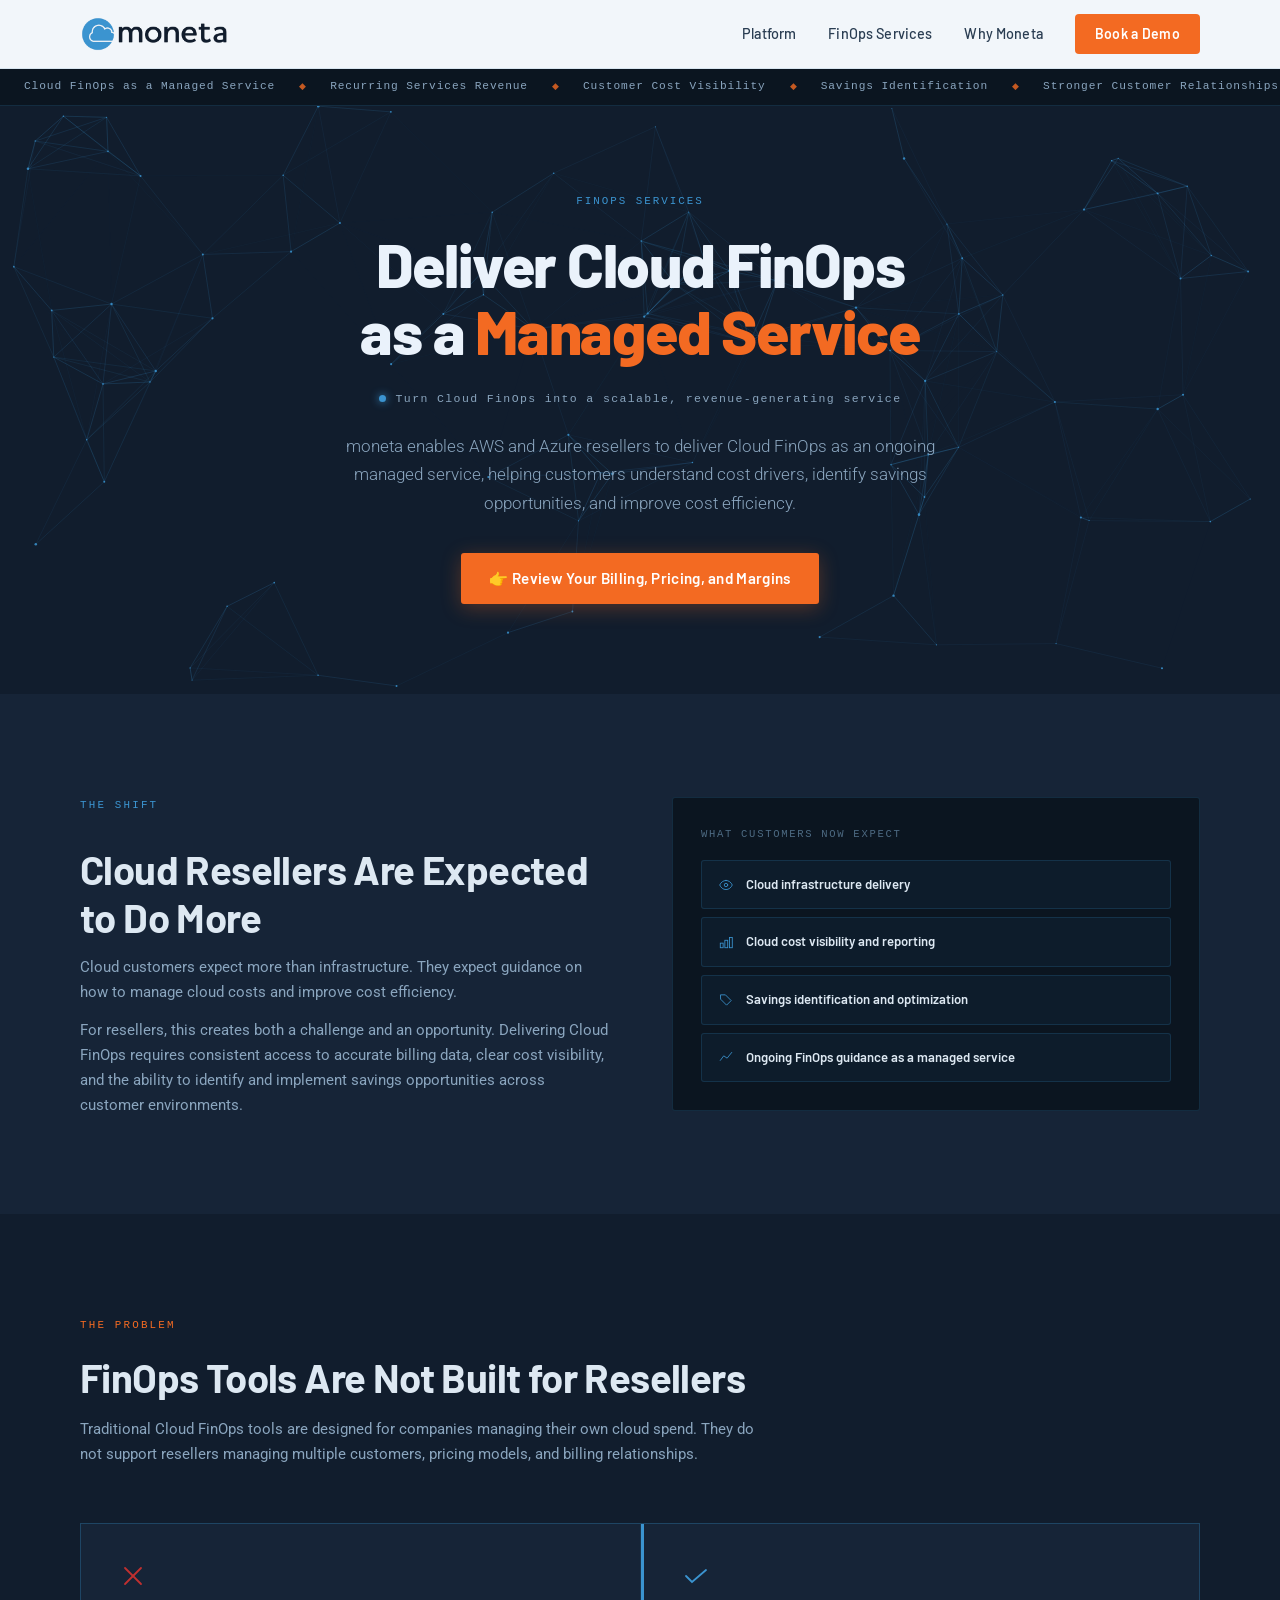
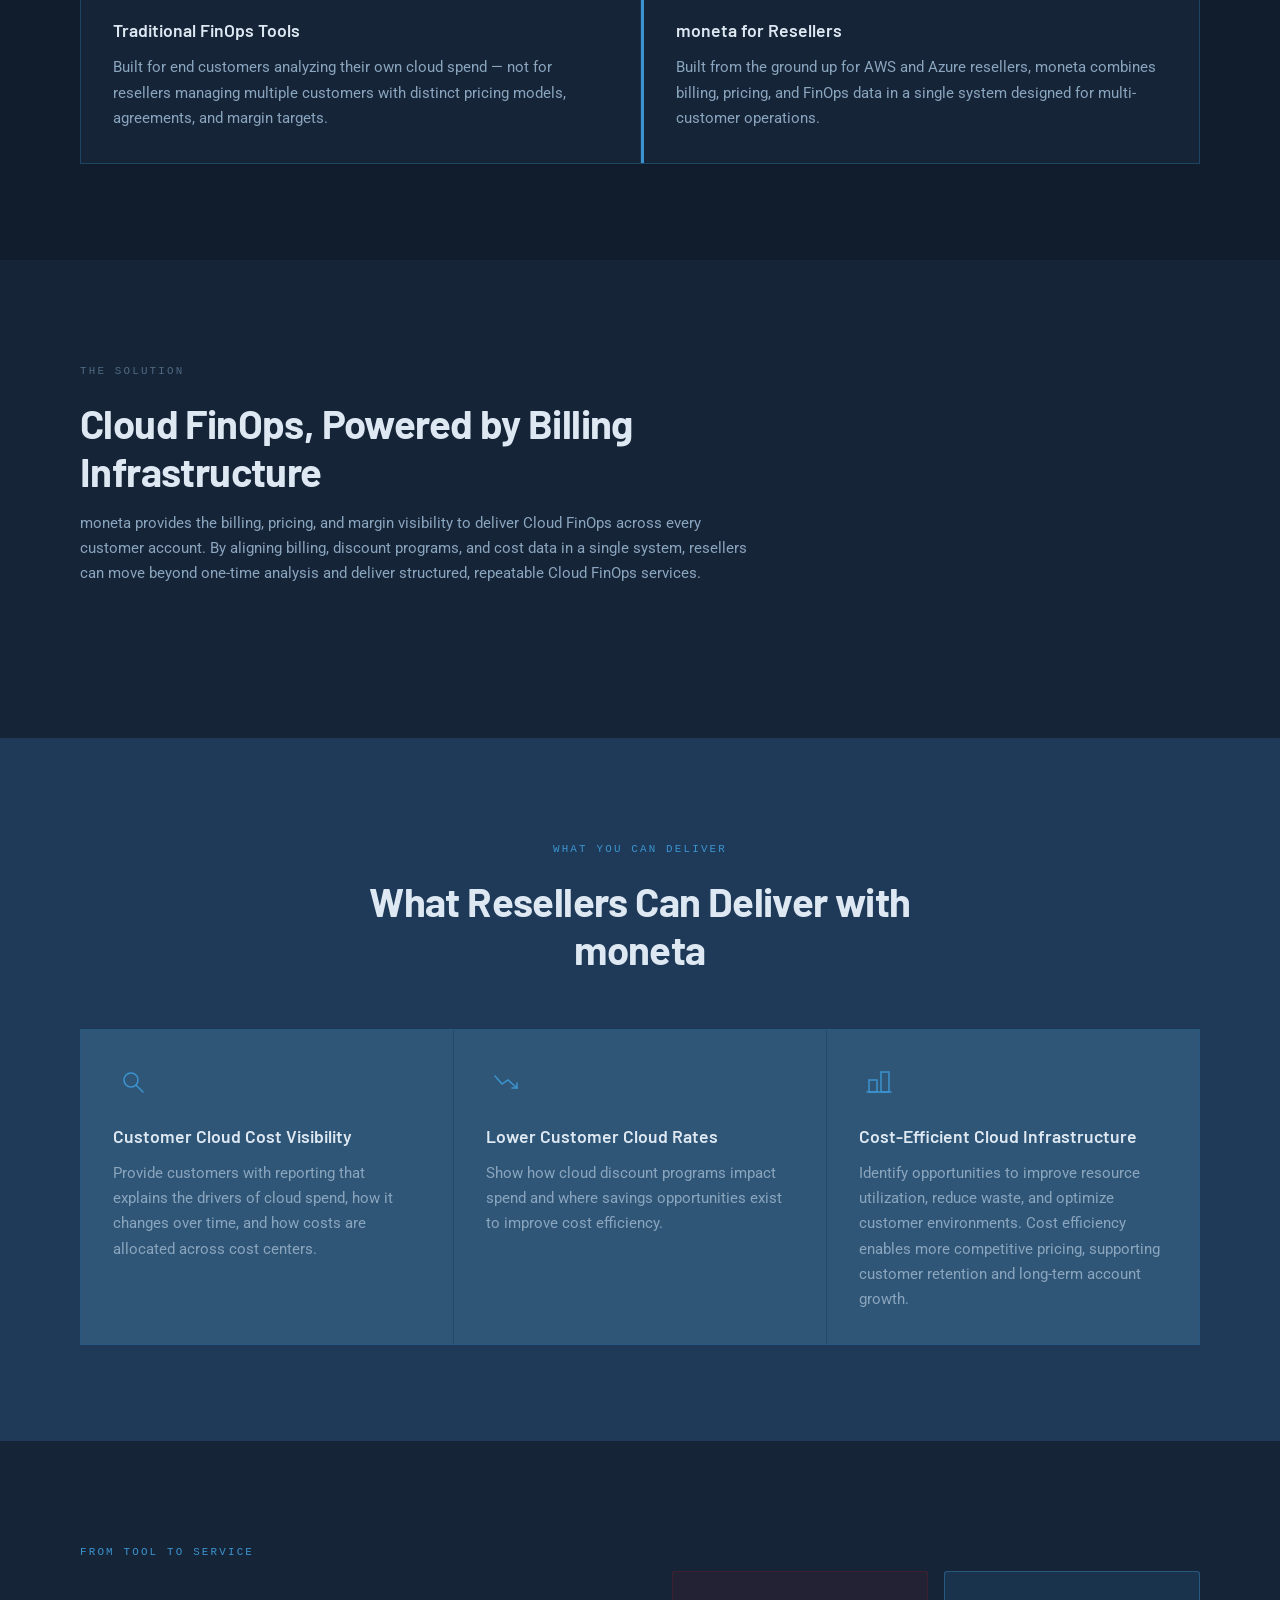
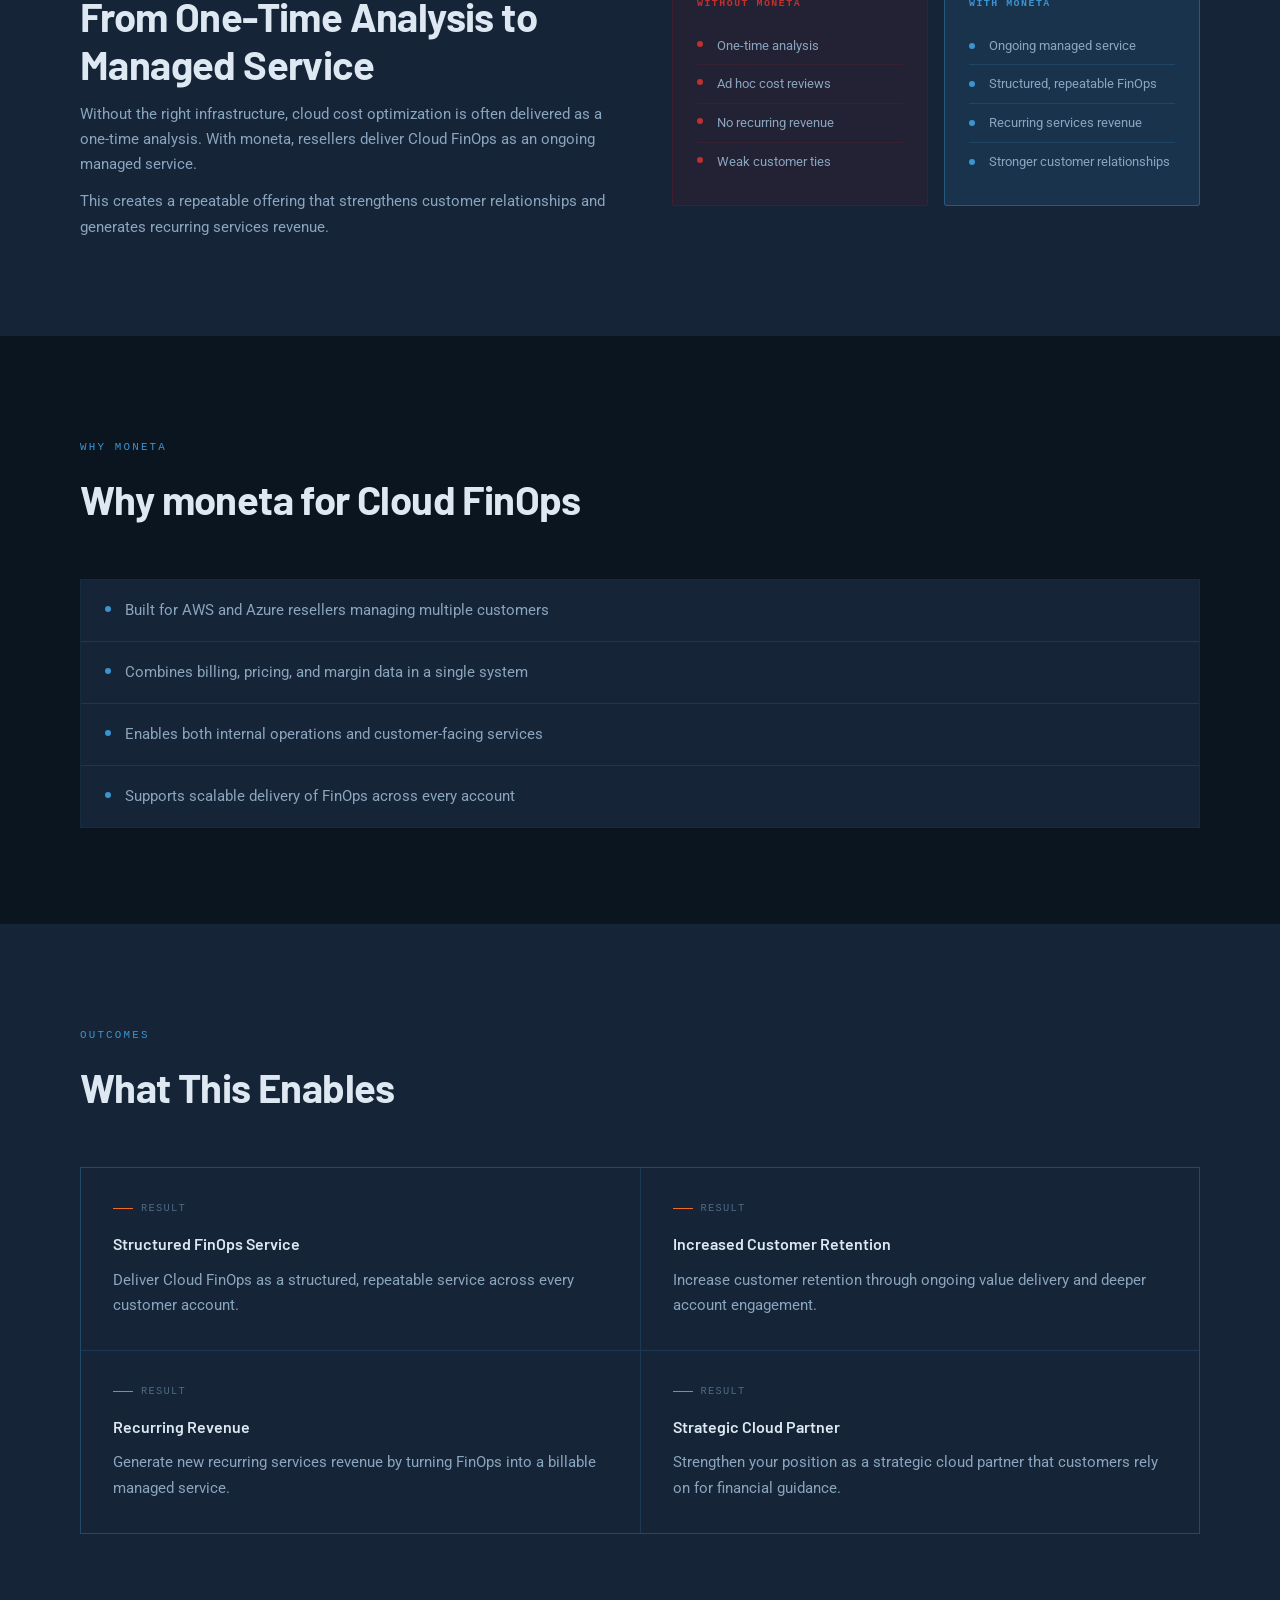
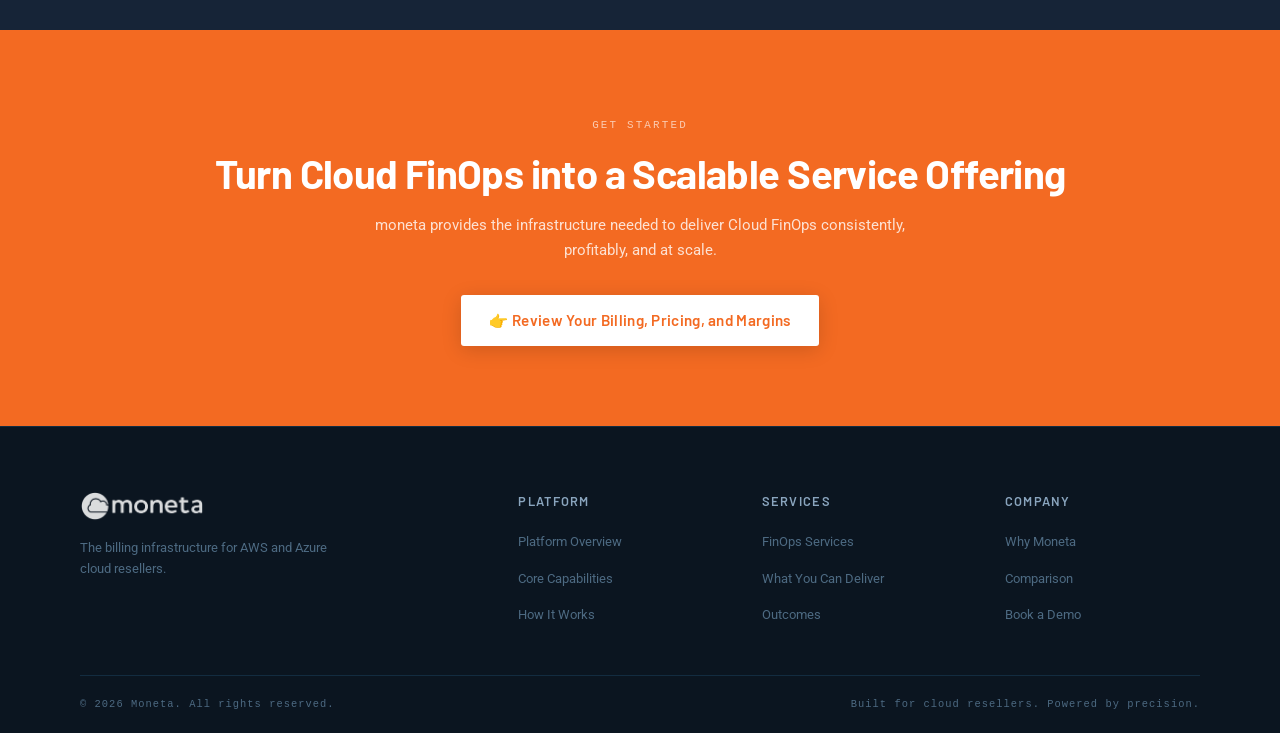
==== finops-services.html @ 94a919ac "Add files via upload" ====
<!DOCTYPE html>
<html lang="en">
<head>
  <meta charset="UTF-8" />
  <meta name="viewport" content="width=device-width, initial-scale=1.0" />
  <title>Cloud FinOps Services — Moneta</title>
  <link rel="icon" type="image/png" href="assets/images/favicon.png" />
  <link rel="stylesheet" href="css/moneta.css?v=11" />
</head>
<body>

<nav class="nav" role="navigation">
  <div class="nav__inner">
    <a href="index.html" class="nav__logo"><img src="assets/images/moneta-logo.png" alt="moneta" /></a>
    <ul class="nav__links" role="list">
      <li><a href="platform.html"        class="nav__link">Platform</a></li>
      <li><a href="finops-services.html" class="nav__link">FinOps Services</a></li>
      <li><a href="why-moneta.html"      class="nav__link">Why Moneta</a></li>
      <li><a href="#contact"             class="nav__cta">Book a Demo</a></li>
    </ul>
    <button class="nav__hamburger" aria-label="Open menu" aria-expanded="false" aria-controls="mobile-menu">
      <span></span><span></span><span></span>
    </button>
  </div>
  <div class="nav__mobile-menu" id="mobile-menu">
    <a href="index.html"           class="nav__mobile-link">Home</a>
    <a href="platform.html"        class="nav__mobile-link">Platform</a>
    <a href="finops-services.html" class="nav__mobile-link">FinOps Services</a>
    <a href="why-moneta.html"      class="nav__mobile-link">Why Moneta</a>
    <a href="#contact"             class="nav__mobile-cta">Book a Demo</a>
  </div>
</nav>

<div class="signal-strip" aria-hidden="true">
  <div class="signal-strip__track">
    <span class="signal-strip__item">Cloud FinOps as a Managed Service</span><span class="signal-strip__sep">◆</span>
    <span class="signal-strip__item">Recurring Services Revenue</span><span class="signal-strip__sep">◆</span>
    <span class="signal-strip__item">Customer Cost Visibility</span><span class="signal-strip__sep">◆</span>
    <span class="signal-strip__item">Savings Identification</span><span class="signal-strip__sep">◆</span>
    <span class="signal-strip__item">Stronger Customer Relationships</span><span class="signal-strip__sep">◆</span>
    <span class="signal-strip__item">Structured, Repeatable FinOps</span><span class="signal-strip__sep">◆</span>
    <span class="signal-strip__item">Cloud FinOps as a Managed Service</span><span class="signal-strip__sep">◆</span>
    <span class="signal-strip__item">Recurring Services Revenue</span><span class="signal-strip__sep">◆</span>
    <span class="signal-strip__item">Customer Cost Visibility</span><span class="signal-strip__sep">◆</span>
    <span class="signal-strip__item">Savings Identification</span><span class="signal-strip__sep">◆</span>
    <span class="signal-strip__item">Stronger Customer Relationships</span><span class="signal-strip__sep">◆</span>
    <span class="signal-strip__item">Structured, Repeatable FinOps</span><span class="signal-strip__sep">◆</span>
  </div>
</div>

<!-- ── Hero ─────────────────────────────────────────────── -->
<section class="hero hero--inner">
  <canvas id="hero-canvas" aria-hidden="true"></canvas>
  <div class="container">
    <div class="hero__content">
      <div class="hero__eyebrow animate-fade-up">FinOps Services</div>
      <h1 class="animate-fade-up delay-1">
        Deliver Cloud FinOps<br />
        as a <span class="text-orange">Managed Service</span>
      </h1>
      <div class="hero__platform-line animate-fade-up delay-2">
        <span class="hero__platform-dot"></span>
        Turn Cloud FinOps into a scalable, revenue-generating service
      </div>
      <p class="hero__sub animate-fade-up delay-2">
        moneta enables AWS and Azure resellers to deliver Cloud FinOps as an ongoing managed
        service, helping customers understand cost drivers, identify savings opportunities,
        and improve cost efficiency.
      </p>
      <div class="hero__cta-group animate-fade-up delay-3">
        <a href="#contact" class="btn btn--primary">👉 Review Your Billing, Pricing, and Margins</a>
      </div>
    </div>
  </div>
</section>

<!-- ── The Shift ─────────────────────────────────────────── -->
<section class="section section--alt" id="shift">
  <div class="container">
    <div class="content-split">
      <div class="content-split__text reveal">
        <span class="section-label">The Shift</span>
        <h2 style="margin-top:16px">Cloud Resellers Are Expected to Do More</h2>
        <p>Cloud customers expect more than infrastructure. They expect guidance on how to manage cloud costs and improve cost efficiency.</p>
        <p style="margin-top:12px">For resellers, this creates both a challenge and an opportunity. Delivering Cloud FinOps requires consistent access to accurate billing data, clear cost visibility, and the ability to identify and implement savings opportunities across customer environments.</p>
      </div>
      <div class="content-split__visual reveal">
        <div class="content-panel">
          <div style="font-family:var(--fm);font-size:0.66rem;letter-spacing:0.16em;text-transform:uppercase;color:var(--text-3);margin-bottom:16px;">What Customers Now Expect</div>
          <div class="cp-row">
            <svg width="16" height="16" viewBox="0 0 28 28" fill="none" stroke="#3B94D0" stroke-width="1.5" stroke-linecap="round"><path d="M14 6c-5 0-9 3.5-11 8 2 4.5 6 8 11 8s9-3.5 11-8c-2-4.5-6-8-11-8z"/><circle cx="14" cy="14" r="3"/></svg>
            <div><div class="cp-row__label">Cloud infrastructure delivery</div></div>
          </div>
          <div class="cp-row">
            <svg width="16" height="16" viewBox="0 0 28 28" fill="none" stroke="#3B94D0" stroke-width="1.5" stroke-linecap="round"><rect x="4" y="16" width="5" height="8"/><rect x="12" y="11" width="5" height="13"/><rect x="20" y="6" width="5" height="18"/></svg>
            <div><div class="cp-row__label">Cloud cost visibility and reporting</div></div>
          </div>
          <div class="cp-row">
            <svg width="16" height="16" viewBox="0 0 28 28" fill="none" stroke="#3B94D0" stroke-width="1.5" stroke-linecap="round"><path d="M5 5h8l10 10-8 8L5 13z"/></svg>
            <div><div class="cp-row__label">Savings identification and optimization</div></div>
          </div>
          <div class="cp-row">
            <svg width="16" height="16" viewBox="0 0 28 28" fill="none" stroke="#3B94D0" stroke-width="1.5" stroke-linecap="round"><polyline points="4,20 10,12 16,16 24,6"/></svg>
            <div><div class="cp-row__label">Ongoing FinOps guidance as a managed service</div></div>
          </div>
        </div>
      </div>
    </div>
  </div>
</section>

<!-- ── The Problem ───────────────────────────────────────── -->
<section class="section" id="problem">
  <div class="container">
    <div class="section-header reveal">
      <span class="section-label section-label--orange">The Problem</span>
      <h2>FinOps Tools Are Not Built for Resellers</h2>
      <p>Traditional Cloud FinOps tools are designed for companies managing their own cloud spend. They do not support resellers managing multiple customers, pricing models, and billing relationships.</p>
    </div>
    <div class="grid-2">
      <div class="card reveal">
        <div class="card__icon card__icon--x">
          <svg viewBox="0 0 28 28" fill="none" stroke="currentColor" stroke-width="1.8" stroke-linecap="round"><line x1="6" y1="6" x2="22" y2="22"/><line x1="22" y1="6" x2="6" y2="22"/></svg>
        </div>
        <h3>Traditional FinOps Tools</h3>
        <p>Built for end customers analyzing their own cloud spend — not for resellers managing multiple customers with distinct pricing models, agreements, and margin targets.</p>
      </div>
      <div class="card reveal" style="border-left:3px solid var(--blue);">
        <div class="card__icon">
          <svg viewBox="0 0 28 28" fill="none" stroke="currentColor" stroke-width="1.8" stroke-linecap="round"><polyline points="4,14 10,20 24,8"/></svg>
        </div>
        <h3>moneta for Resellers</h3>
        <p>Built from the ground up for AWS and Azure resellers, moneta combines billing, pricing, and FinOps data in a single system designed for multi-customer operations.</p>
      </div>
    </div>
  </div>
</section>

<!-- ── The Solution ──────────────────────────────────────── -->
<section class="section section--alt" id="solution">
  <div class="container">
    <div class="section-header reveal">
      <span class="section-label section-label--muted">The Solution</span>
      <h2>Cloud FinOps, Powered by Billing Infrastructure</h2>
      <p>moneta provides the billing, pricing, and margin visibility to deliver Cloud FinOps across every customer account. By aligning billing, discount programs, and cost data in a single system, resellers can move beyond one-time analysis and deliver structured, repeatable Cloud FinOps services.</p>
    </div>
  </div>
</section>

<!-- ── What You Can Deliver ──────────────────────────────── -->
<section class="section section--bright" id="deliver">
  <div class="container">
    <div class="section-header section-header--center reveal">
      <span class="section-label">What You Can Deliver</span>
      <h2>What Resellers Can Deliver with moneta</h2>
    </div>
    <div class="grid-3">
      <div class="card reveal">
        <div class="card__icon">
          <svg viewBox="0 0 28 28" fill="none" stroke="currentColor" stroke-width="1.5" stroke-linecap="round"><circle cx="12" cy="12" r="7"/><line x1="17" y1="17" x2="24" y2="24"/></svg>
        </div>
        <h3>Customer Cloud Cost Visibility</h3>
        <p>Provide customers with reporting that explains the drivers of cloud spend, how it changes over time, and how costs are allocated across cost centers.</p>
      </div>
      <div class="card reveal">
        <div class="card__icon">
          <svg viewBox="0 0 28 28" fill="none" stroke="currentColor" stroke-width="1.5" stroke-linecap="round"><polyline points="3,8 10,16 16,12 25,20"/><polyline points="20,20 25,20 25,15"/></svg>
        </div>
        <h3>Lower Customer Cloud Rates</h3>
        <p>Show how cloud discount programs impact spend and where savings opportunities exist to improve cost efficiency.</p>
      </div>
      <div class="card reveal">
        <div class="card__icon">
          <svg viewBox="0 0 28 28" fill="none" stroke="currentColor" stroke-width="1.5" stroke-linecap="round"><rect x="4" y="12" width="8" height="12"/><rect x="16" y="4" width="8" height="20"/><line x1="2" y1="24" x2="26" y2="24"/></svg>
        </div>
        <h3>Cost-Efficient Cloud Infrastructure</h3>
        <p>Identify opportunities to improve resource utilization, reduce waste, and optimize customer environments. Cost efficiency enables more competitive pricing, supporting customer retention and long-term account growth.</p>
      </div>
    </div>
  </div>
</section>

<!-- ── One-Time to Managed Service ──────────────────────── -->
<section class="section section--alt" id="managed-service">
  <div class="container">
    <div class="content-split">
      <div class="content-split__text reveal">
        <span class="section-label">From Tool to Service</span>
        <h2 style="margin-top:16px">From One-Time Analysis to Managed Service</h2>
        <p>Without the right infrastructure, cloud cost optimization is often delivered as a one-time analysis. With moneta, resellers deliver Cloud FinOps as an ongoing managed service.</p>
        <p style="margin-top:12px">This creates a repeatable offering that strengthens customer relationships and generates recurring services revenue.</p>
      </div>
      <div class="content-split__visual reveal">
        <div style="display:grid;grid-template-columns:1fr 1fr;gap:16px;">
          <div style="padding:24px;background:rgba(240,20,27,0.06);border:1px solid rgba(240,20,27,0.14);border-radius:var(--r);">
            <div style="font-family:var(--fm);font-weight:700;font-size:0.62rem;letter-spacing:0.15em;text-transform:uppercase;color:#c03030;margin-bottom:14px;">Without moneta</div>
            <div class="highlight-list" style="border:none;">
              <div class="highlight-item" style="background:transparent;padding:8px 0;border-bottom:1px solid rgba(240,20,27,0.1);">
                <span style="width:6px;height:6px;border-radius:50%;background:#c03030;flex-shrink:0;margin-top:6px;display:block;"></span>
                <p style="font-size:0.8rem">One-time analysis</p>
              </div>
              <div class="highlight-item" style="background:transparent;padding:8px 0;border-bottom:1px solid rgba(240,20,27,0.1);">
                <span style="width:6px;height:6px;border-radius:50%;background:#c03030;flex-shrink:0;margin-top:6px;display:block;"></span>
                <p style="font-size:0.8rem">Ad hoc cost reviews</p>
              </div>
              <div class="highlight-item" style="background:transparent;padding:8px 0;border-bottom:1px solid rgba(240,20,27,0.1);">
                <span style="width:6px;height:6px;border-radius:50%;background:#c03030;flex-shrink:0;margin-top:6px;display:block;"></span>
                <p style="font-size:0.8rem">No recurring revenue</p>
              </div>
              <div class="highlight-item" style="background:transparent;padding:8px 0;border:none;">
                <span style="width:6px;height:6px;border-radius:50%;background:#c03030;flex-shrink:0;margin-top:6px;display:block;"></span>
                <p style="font-size:0.8rem">Weak customer ties</p>
              </div>
            </div>
          </div>
          <div style="padding:24px;background:var(--blue-dim);border:1px solid var(--border-hi);border-radius:var(--r);">
            <div style="font-family:var(--fm);font-weight:700;font-size:0.62rem;letter-spacing:0.15em;text-transform:uppercase;color:var(--blue);margin-bottom:14px;">With moneta</div>
            <div class="highlight-list" style="border:none;">
              <div class="highlight-item" style="background:transparent;padding:8px 0;border-bottom:1px solid var(--border);">
                <span class="highlight-dot"></span>
                <p style="font-size:0.8rem">Ongoing managed service</p>
              </div>
              <div class="highlight-item" style="background:transparent;padding:8px 0;border-bottom:1px solid var(--border);">
                <span class="highlight-dot"></span>
                <p style="font-size:0.8rem">Structured, repeatable FinOps</p>
              </div>
              <div class="highlight-item" style="background:transparent;padding:8px 0;border-bottom:1px solid var(--border);">
                <span class="highlight-dot"></span>
                <p style="font-size:0.8rem">Recurring services revenue</p>
              </div>
              <div class="highlight-item" style="background:transparent;padding:8px 0;border:none;">
                <span class="highlight-dot"></span>
                <p style="font-size:0.8rem">Stronger customer relationships</p>
              </div>
            </div>
          </div>
        </div>
      </div>
    </div>
  </div>
</section>

<!-- ── Why moneta for FinOps ─────────────────────────────── -->
<section class="section section--deep" id="why">
  <div class="container">
    <div class="section-header reveal">
      <span class="section-label">Why moneta</span>
      <h2>Why moneta for Cloud FinOps</h2>
    </div>
    <div class="highlight-list reveal">
      <div class="highlight-item"><span class="highlight-dot"></span><p>Built for AWS and Azure resellers managing multiple customers</p></div>
      <div class="highlight-item"><span class="highlight-dot"></span><p>Combines billing, pricing, and margin data in a single system</p></div>
      <div class="highlight-item"><span class="highlight-dot"></span><p>Enables both internal operations and customer-facing services</p></div>
      <div class="highlight-item"><span class="highlight-dot"></span><p>Supports scalable delivery of FinOps across every account</p></div>
    </div>
  </div>
</section>

<!-- ── Outcomes ──────────────────────────────────────────── -->
<section class="section section--alt" id="outcomes">
  <div class="container">
    <div class="section-header reveal">
      <span class="section-label">Outcomes</span>
      <h2>What This Enables</h2>
    </div>
    <div class="grid-2">
      <div class="outcome-card reveal">
        <div class="outcome-arrow">Result</div>
        <h3>Structured FinOps Service</h3>
        <p>Deliver Cloud FinOps as a structured, repeatable service across every customer account.</p>
      </div>
      <div class="outcome-card reveal">
        <div class="outcome-arrow">Result</div>
        <h3>Increased Customer Retention</h3>
        <p>Increase customer retention through ongoing value delivery and deeper account engagement.</p>
      </div>
      <div class="outcome-card reveal">
        <div class="outcome-arrow">Result</div>
        <h3>Recurring Revenue</h3>
        <p>Generate new recurring services revenue by turning FinOps into a billable managed service.</p>
      </div>
      <div class="outcome-card reveal">
        <div class="outcome-arrow">Result</div>
        <h3>Strategic Cloud Partner</h3>
        <p>Strengthen your position as a strategic cloud partner that customers rely on for financial guidance.</p>
      </div>
    </div>
  </div>
</section>

<!-- ── CTA Banner ────────────────────────────────────────── -->
<section class="cta-banner">
  <div class="container">
    <div class="reveal">
      <span class="section-label">Get Started</span>
      <h2>Turn Cloud FinOps into a Scalable Service Offering</h2>
      <p>moneta provides the infrastructure needed to deliver Cloud FinOps consistently, profitably, and at scale.</p>
      <a href="#contact" class="btn btn--primary">👉 Review Your Billing, Pricing, and Margins</a>
    </div>
  </div>
</section>

<!-- ── Footer ─────────────────────────────────────────────── -->
<footer class="footer" role="contentinfo">
  <div class="container">
    <div class="footer__inner">
      <div class="footer__brand"><a href="index.html" class="footer__logo"><img src="assets/images/moneta-logo.png" alt="moneta" /></a><p>The billing infrastructure for AWS and Azure cloud resellers.</p></div>
      <div class="footer__col"><h5>Platform</h5><ul class="footer__links"><li><a href="platform.html" class="footer__link">Platform Overview</a></li><li><a href="platform.html#pillars" class="footer__link">Core Capabilities</a></li><li><a href="platform.html#how" class="footer__link">How It Works</a></li></ul></div>
      <div class="footer__col"><h5>Services</h5><ul class="footer__links"><li><a href="finops-services.html" class="footer__link">FinOps Services</a></li><li><a href="finops-services.html#deliver" class="footer__link">What You Can Deliver</a></li><li><a href="finops-services.html#outcomes" class="footer__link">Outcomes</a></li></ul></div>
      <div class="footer__col"><h5>Company</h5><ul class="footer__links"><li><a href="why-moneta.html" class="footer__link">Why Moneta</a></li><li><a href="why-moneta.html#compare" class="footer__link">Comparison</a></li><li><a href="#contact" class="footer__link">Book a Demo</a></li></ul></div>
    </div>
    <div class="footer__bottom"><span class="footer__copy">&copy; 2026 Moneta. All rights reserved.</span><span class="footer__tagline">Built for cloud resellers. Powered by precision.</span></div>
  </div>
</footer>

<div class="contact-modal" id="contact-modal" role="dialog" aria-modal="true" aria-labelledby="modal-title" hidden>
  <div class="contact-modal__backdrop"></div>
  <div class="contact-modal__panel">
    <button class="contact-modal__close" aria-label="Close"><svg width="14" height="14" viewBox="0 0 14 14" fill="none"><path d="M1 1l12 12M13 1L1 13" stroke="currentColor" stroke-width="1.6" stroke-linecap="round"/></svg></button>
    <div class="contact-modal__body">
      <div class="contact-modal__info">
        <span class="section-label">Get Started</span>
        <h2 id="modal-title">Review Your Billing, Pricing, and Margins</h2>
        <p>Talk to the moneta team about your cloud resale operations.</p>
        <ul class="contact-modal__trust"><li>Trusted by AWS &amp; Azure resellers</li><li>$100M+ in annual cloud spend managed</li><li>Response within 1 business day</li></ul>
      </div>
      <div class="contact-modal__form-panel">
        <form class="contact-form" id="modal-demo-form" novalidate>
          <div class="form-row"><div class="form-group"><label class="form-label" for="m-fn">First Name<span class="required">*</span></label><input class="form-input" type="text" id="m-fn" required /></div><div class="form-group"><label class="form-label" for="m-ln">Last Name<span class="required">*</span></label><input class="form-input" type="text" id="m-ln" required /></div></div>
          <div class="form-row"><div class="form-group"><label class="form-label" for="m-em">Business Email<span class="required">*</span></label><input class="form-input" type="email" id="m-em" required /></div><div class="form-group"><label class="form-label" for="m-ph">Phone<span class="required">*</span></label><input class="form-input" type="tel" id="m-ph" required /></div></div>
          <div class="form-row"><div class="form-group"><label class="form-label" for="m-co">Company<span class="required">*</span></label><input class="form-input" type="text" id="m-co" required /></div><div class="form-group"><label class="form-label" for="m-ti">Title<span class="required">*</span></label><input class="form-input" type="text" id="m-ti" required /></div></div>
          <div class="form-group"><label class="form-label" for="m-msg">Message<span class="required">*</span></label><textarea class="form-textarea" id="m-msg" required></textarea></div>
          <button type="submit" class="form-submit">Submit</button>
        </form>
      </div>
    </div>
  </div>
</div>
<div class="tweaks-panel" id="tweaks-panel"></div>
<script src="js/moneta.js?v=3"></script>
</body>
</html>
---- css/moneta.css ----
/* ============================================================
   MONETA — Redesign Stylesheet
   Colors: #111D2D navy | #3B94D0 blue | #F36A22 orange
   Fonts: Barlow (headers) + Roboto (body)
   ============================================================ */
@import url('https://fonts.googleapis.com/css2?family=Barlow:ital,wght@0,300;0,400;0,500;0,600;0,700;0,800;1,400&family=Roboto:wght@300;400;500&display=swap');

/* ── Reset ───────────────────────────────────────────────── */
*, *::before, *::after { box-sizing: border-box; margin: 0; padding: 0; }
html { scroll-behavior: smooth; -webkit-font-smoothing: antialiased; }
body { font-family: 'Roboto', sans-serif; background: #111D2D; color: #d4e0ec; line-height: 1.65; }
img { max-width: 100%; display: block; }
ul { list-style: none; }
a { text-decoration: none; color: inherit; }

/* ── Variables ───────────────────────────────────────────── */
:root {
  --navy:        #111D2D;
  --navy-deep:   #0b1520;
  --navy-mid:    #162437;
  --navy-surface:#1c2d40;
  --navy-bright: #1e3a58;
  --blue:        #3B94D0;
  --blue-dim:    rgba(59,148,208,0.14);
  --orange:      #F36A22;
  --text-1:      #dde8f2;
  --text-2:      #8aa5be;
  --text-3:      #4d6a82;
  --border:      rgba(59,148,208,0.18);
  --border-hi:   rgba(59,148,208,0.4);
  --nav-bg:      #f2f6fa;
  --r:           3px;
  --w:           1200px;
  --sp:          96px;
  --fh:          'Barlow', sans-serif;
  --fb:          'Roboto', sans-serif;
  --fm:          'Courier New', monospace;
}

/* ── Layout ─────────────────────────────────────────────── */
.container { max-width: var(--w); margin: 0 auto; padding: 0 40px; }
.section   { padding: var(--sp) 0; background: var(--navy); }
.section--alt     { background: var(--navy-mid); }
.section--deep    { background: var(--navy-deep); }
.section--surface { background: var(--navy-surface); }
.section--bright  { background: var(--navy-bright); }
.section--bright .card,
.section--bright .outcome-card,
.section--bright .highlight-item,
.section--bright .problem-item,
.section--bright .step { background: rgba(255,255,255,0.06); }
.section--bright .content-panel { background: rgba(0,0,0,0.2); }

/* ── Navigation ─────────────────────────────────────────── */
.nav {
  position: fixed; top: 0; left: 0; right: 0; z-index: 1000;
  background: var(--nav-bg);
  border-bottom: 1px solid #d8e5ef;
  transition: box-shadow 0.25s;
}
.nav--scrolled { box-shadow: 0 2px 20px rgba(17,29,45,0.15); }
.nav__inner {
  max-width: var(--w); margin: 0 auto; padding: 0 40px;
  display: flex; align-items: center; height: 68px; gap: 40px;
}
.nav__logo { display: flex; align-items: center; flex-shrink: 0; }
.nav__logo img { height: 36px; width: auto; }
.nav__links { display: flex; align-items: center; gap: 32px; margin-left: auto; }
.nav__link {
  font-family: var(--fh); font-size: 0.9rem; font-weight: 500;
  color: #2a3d52; letter-spacing: 0.01em;
  transition: color 0.2s;
}
.nav__link:hover { color: var(--blue); }
.nav__cta {
  display: inline-flex; align-items: center;
  padding: 8px 20px; border-radius: 4px;
  background: var(--orange); color: #fff;
  font-family: var(--fh); font-size: 0.875rem; font-weight: 600;
  letter-spacing: 0.02em;
  transition: background 0.2s, transform 0.15s;
}
.nav__cta:hover { background: #d95c18; transform: translateY(-1px); }
.nav__hamburger {
  display: none; flex-direction: column; gap: 5px;
  background: none; border: none; cursor: pointer; padding: 4px;
}
.nav__hamburger span {
  display: block; width: 22px; height: 2px;
  background: #2a3d52; border-radius: 2px;
  transition: all 0.25s;
}
.nav__mobile-menu {
  display: none; flex-direction: column;
  background: var(--nav-bg); border-top: 1px solid #d8e5ef;
  padding: 12px 24px 20px;
}
.nav__mobile-menu.open { display: flex; }
.nav__mobile-link {
  font-family: var(--fh); font-size: 0.95rem; color: #2a3d52;
  padding: 10px 0; border-bottom: 1px solid #e8f0f7;
}
.nav__mobile-cta {
  margin-top: 12px; text-align: center;
  padding: 10px 20px; background: var(--orange); color: #fff;
  font-family: var(--fh); font-weight: 600; border-radius: 4px;
}

/* ── Signal Strip ────────────────────────────────────────── */
.signal-strip {
  background: var(--navy-deep); border-bottom: 1px solid var(--border);
  overflow: hidden; height: 38px; display: flex; align-items: center;
  margin-top: 68px;
}
.signal-strip__track {
  display: flex; align-items: center; gap: 0;
  white-space: nowrap;
  animation: ticker 40s linear infinite;
}
.signal-strip__item {
  font-family: var(--fm); font-size: 0.7rem; letter-spacing: 0.08em;
  color: var(--text-2); padding: 0 24px;
}
.signal-strip__sep { color: var(--orange); font-size: 0.55rem; opacity: 0.8; }
@keyframes ticker { from { transform: translateX(0); } to { transform: translateX(-50%); } }

/* ── Hero ────────────────────────────────────────────────── */
.hero {
  position: relative; background: var(--navy);
  padding: 100px 0 110px; overflow: hidden;
}
.hero--inner { padding: 80px 0 90px; } /* sub-page heroes */
#hero-canvas {
  position: absolute; inset: 0; pointer-events: none; z-index: 0;
  width: 100%; height: 100%; display: block;
}
.hero__content {
  position: relative; z-index: 1;
  max-width: 820px; margin: 0 auto; text-align: center;
}
.hero__eyebrow {
  display: inline-block;
  font-family: var(--fm); font-size: 0.68rem; letter-spacing: 0.18em;
  text-transform: uppercase; color: var(--blue);
  margin-bottom: 20px;
}
.hero h1 {
  font-family: var(--fh); font-weight: 800;
  font-size: clamp(2.4rem, 5vw, 3.8rem); line-height: 1.1;
  color: #eaf2fb; letter-spacing: -0.02em;
  margin-bottom: 24px;
}
.text-orange { color: var(--orange); }
.text-blue   { color: var(--blue); }
.hero__platform-line {
  display: flex; align-items: center; justify-content: center; gap: 10px;
  font-family: var(--fm); font-size: 0.72rem; letter-spacing: 0.12em;
  color: var(--text-2); margin-bottom: 24px;
}
.hero__platform-dot {
  width: 7px; height: 7px; border-radius: 50%;
  background: var(--blue); box-shadow: 0 0 8px var(--blue);
  flex-shrink: 0; animation: pulse 2s ease-in-out infinite;
}
@keyframes pulse { 0%,100%{opacity:1} 50%{opacity:0.4} }
.hero__sub {
  font-size: 1.05rem; color: var(--text-2); max-width: 640px;
  line-height: 1.7; margin: 0 auto 36px; font-weight: 300;
}
.hero__cta-group { display: flex; flex-direction: column; gap: 14px; align-items: center; }
.hero__credibility {
  font-family: var(--fm); font-size: 0.68rem; letter-spacing: 0.1em;
  color: var(--text-3);
}

/* ── Buttons ────────────────────────────────────────────── */
.btn { display: inline-flex; align-items: center; gap: 6px; border-radius: var(--r); font-family: var(--fh); font-weight: 600; letter-spacing: 0.02em; transition: all 0.2s; }
.btn--primary {
  padding: 13px 28px; background: var(--orange); color: #fff; font-size: 0.95rem;
  box-shadow: 0 4px 20px rgba(243,106,34,0.3);
}
.btn--primary:hover { background: #d95c18; transform: translateY(-2px); box-shadow: 0 6px 28px rgba(243,106,34,0.4); }

/* ── Section Header ─────────────────────────────────────── */
.section-label {
  display: inline-block;
  font-family: var(--fm); font-size: 0.68rem; letter-spacing: 0.2em;
  text-transform: uppercase; color: var(--blue);
  margin-bottom: 14px;
}
.section-label--orange { color: var(--orange); }
.section-label--muted  { color: var(--text-3); }
.section-header { max-width: 680px; margin-bottom: 56px; }
.section-header--center { text-align: center; margin-left: auto; margin-right: auto; }
.section-header h2 { margin-top: 4px; }
.section-header p  { color: var(--text-2); margin-top: 16px; }
h2 {
  font-family: var(--fh); font-weight: 700;
  font-size: clamp(1.7rem, 3.5vw, 2.5rem); color: var(--text-1); line-height: 1.2;
  letter-spacing: -0.015em;
}
h3 { font-family: var(--fh); font-weight: 600; font-size: 1.1rem; color: var(--text-1); margin-bottom: 10px; }
h4 { font-family: var(--fh); font-weight: 600; font-size: 1rem; color: var(--text-1); margin-bottom: 8px; }
h5 { font-family: var(--fh); font-weight: 600; font-size: 0.8rem; letter-spacing: 0.1em; text-transform: uppercase; color: var(--text-2); margin-bottom: 16px; }
p  { font-size: 0.925rem; color: var(--text-2); line-height: 1.7; }

/* ── Cards & Grids ──────────────────────────────────────── */
.grid-2 { display: grid; grid-template-columns: repeat(2,1fr); gap: 1px; background: var(--border); border: 1px solid var(--border); }
.grid-3 { display: grid; grid-template-columns: repeat(3,1fr); gap: 1px; background: var(--border); border: 1px solid var(--border); }
.card {
  background: var(--navy-mid); padding: 32px;
  transition: background 0.2s;
}
.card:hover { background: var(--navy-surface); }
.card__icon {
  width: 40px; height: 40px; margin-bottom: 20px;
  color: var(--blue);
  display: flex; align-items: center; justify-content: center;
}
.card__icon svg { width: 28px; height: 28px; }
.card__icon--check { color: #78950E; }
.card__icon--x     { color: #c03030; }

/* ── Problem List ────────────────────────────────────────── */
.problem-list { display: flex; flex-direction: column; gap: 0; margin-bottom: 40px; border: 1px solid var(--border); }
.problem-item {
  display: flex; align-items: flex-start; gap: 16px;
  padding: 18px 24px; border-bottom: 1px solid var(--border);
  background: var(--navy-mid);
}
.problem-item:last-child { border-bottom: none; }
.problem-icon {
  flex-shrink: 0; width: 7px; height: 7px;
  border-radius: 50%; background: var(--orange);
  margin-top: 7px;
}
.problem-item p { margin: 0; }

/* ── Closing Line ────────────────────────────────────────── */
.closing-line {
  font-family: var(--fh); font-weight: 500; font-size: 1rem;
  color: var(--text-2); border-left: 3px solid var(--orange);
  padding-left: 20px; margin-top: 48px;
}

/* ── Content Split ───────────────────────────────────────── */
.content-split {
  display: grid; grid-template-columns: 1fr 1fr; gap: 64px; align-items: center;
}
.content-split--text-right { direction: rtl; }
.content-split--text-right > * { direction: ltr; }
.content-split__text p { margin-top: 14px; }
.content-panel {
  background: var(--navy-deep); border: 1px solid var(--border);
  padding: 28px; border-radius: var(--r);
}

/* ── Highlight List ─────────────────────────────────────── */
.highlight-list { display: flex; flex-direction: column; gap: 0; border: 1px solid var(--border); }
.highlight-item {
  display: flex; align-items: flex-start; gap: 14px;
  padding: 18px 24px; border-bottom: 1px solid var(--border);
  background: var(--navy-mid); transition: background 0.2s;
}
.highlight-item:last-child { border-bottom: none; }
.highlight-item:hover { background: var(--navy-surface); }
.highlight-dot {
  flex-shrink: 0; width: 6px; height: 6px; border-radius: 50%;
  background: var(--blue); margin-top: 8px;
}
.highlight-item p { margin: 0; }

/* ── Steps ──────────────────────────────────────────────── */
.steps { display: grid; grid-template-columns: repeat(4,1fr); gap: 0; border: 1px solid var(--border); }
.step {
  padding: 32px 28px; border-right: 1px solid var(--border);
  background: var(--navy-mid);
  position: relative;
}
.step:last-child { border-right: none; }
.step__number {
  font-family: var(--fh); font-weight: 800; font-size: 0.72rem;
  letter-spacing: 0.15em; color: var(--blue);
  margin-bottom: 16px;
  display: inline-block;
  border: 1px solid var(--border-hi);
  padding: 4px 10px; border-radius: 2px;
}
.step h4 { font-size: 0.95rem; margin-bottom: 10px; }

/* ── Outcome Grid ────────────────────────────────────────── */
.outcome-grid { display: grid; grid-template-columns: repeat(3,1fr); gap: 1px; background: var(--border); border: 1px solid var(--border); }
.outcome-card { background: var(--navy-mid); padding: 32px; transition: background 0.2s; }
.outcome-card:hover { background: var(--navy-surface); }
.outcome-arrow {
  font-family: var(--fm); font-size: 0.65rem; letter-spacing: 0.12em;
  text-transform: uppercase; color: var(--text-3); margin-bottom: 14px;
  display: flex; align-items: center; gap: 8px;
}
.outcome-arrow::before { content: ''; display: block; width: 20px; height: 1px; background: var(--orange); }
.outcome-card h3 { font-size: 1rem; margin-bottom: 10px; }

/* ── Metrics Strip ──────────────────────────────────────── */
.metrics-strip { background: var(--navy-deep); border-top: 1px solid var(--border); border-bottom: 1px solid var(--border); }
.metrics-inner { max-width: var(--w); margin: 0 auto; padding: 0 40px; display: grid; grid-template-columns: repeat(3,1fr); }
.metric-item { padding: 40px 32px; border-right: 1px solid var(--border); }
.metric-item:last-child { border-right: none; }
.metric-value { font-family: var(--fh); font-weight: 800; font-size: 2.2rem; color: var(--blue); letter-spacing: -0.02em; margin-bottom: 6px; }
.metric-label { font-size: 0.82rem; color: var(--text-3); line-height: 1.5; max-width: 200px; }

/* ── Transform Panel ─────────────────────────────────────── */
.transform-panel { background: var(--navy-deep); padding: 72px 0; border-top: 1px solid var(--border); border-bottom: 1px solid var(--border); }
.transform-panel__header { text-align: center; margin-bottom: 48px; }
.transform-panel__header h2 { font-size: 1.6rem; }
.transform-panel__header p { color: var(--text-3); margin-top: 8px; font-size: 0.875rem; }
.transform-list { display: grid; grid-template-columns: 1fr 1fr; gap: 0; border: 1px solid var(--border); max-width: 900px; margin: 0 auto; }
.transform-row {
  display: flex; align-items: center; gap: 0;
  padding: 24px 28px; border-bottom: 1px solid var(--border); border-right: 1px solid var(--border);
  background: var(--navy-mid); transition: background 0.2s;
}
.transform-row:nth-child(even) { border-right: none; }
.transform-row:nth-last-child(-n+2) { border-bottom: none; }
.transform-row:hover { background: var(--navy-surface); }
.transform-row__line { display: flex; align-items: center; gap: 14px; width: 100%; }
.transform-row__before-text, .transform-row__after-text { display: flex; flex-direction: column; gap: 3px; }
.transform-row__tag { font-family: var(--fm); font-size: 0.58rem; letter-spacing: 0.18em; text-transform: uppercase; }
.transform-row__tag--before { color: var(--orange); }
.transform-row__tag--after  { color: var(--blue); }
.transform-row__before-text .transform-row__name { font-family: var(--fh); font-weight: 500; font-size: 0.9rem; color: var(--text-2); }
.transform-row__after-text  .transform-row__name { font-family: var(--fh); font-weight: 700; font-size: 0.9rem; color: var(--text-1); }
.transform-row__mid { color: var(--orange); font-size: 0.85rem; flex-shrink: 0; padding: 0 10px; }


/* ── Comparison Table ────────────────────────────────────── */
.table-wrapper { overflow-x: auto; border: 1px solid var(--border); }
.comparison-table { width: 100%; border-collapse: collapse; font-size: 0.85rem; }
.comparison-table thead { background: var(--navy-deep); }
.comparison-table th {
  padding: 16px 20px; text-align: left;
  font-family: var(--fh); font-weight: 600; font-size: 0.75rem;
  letter-spacing: 0.08em; text-transform: uppercase; color: var(--text-2);
  border-bottom: 1px solid var(--border);
}
.comparison-table td { padding: 14px 20px; color: var(--text-3); border-bottom: 1px solid var(--border); vertical-align: top; }
.comparison-table tr:last-child td { border-bottom: none; }
.comparison-table tr:nth-child(even) td { background: rgba(255,255,255,0.015); }
.comparison-table td:first-child { color: var(--text-2); font-weight: 500; }
.col-moneta { background: var(--blue-dim) !important; }
.col-moneta th { color: var(--blue); }
.check-mark { color: var(--blue); font-weight: 700; font-size: 1rem; }
.x-mark     { color: #c03030; font-weight: 700; }

/* ── CTA Banner ─────────────────────────────────────────── */
.cta-banner {
  background: var(--orange); padding: 80px 0; text-align: center;
}
.cta-banner h2 { color: #fff; margin-bottom: 16px; }
.cta-banner p  { color: rgba(255,255,255,0.8); max-width: 560px; margin: 0 auto 32px; }
.cta-banner .section-label { color: rgba(255,255,255,0.65); }
.cta-banner .btn--primary {
  background: #fff; color: var(--orange);
  box-shadow: 0 4px 20px rgba(0,0,0,0.15);
}
.cta-banner .btn--primary:hover { background: #f7f7f7; }

/* ── Footer ─────────────────────────────────────────────── */
.footer { background: var(--navy-deep); border-top: 1px solid var(--border); padding: 64px 0 0; }
.footer__inner { display: grid; grid-template-columns: 2fr 1fr 1fr 1fr; gap: 48px; padding-bottom: 48px; border-bottom: 1px solid var(--border); }
.footer__logo img { height: 30px; filter: brightness(0) invert(1); opacity: 0.85; margin-bottom: 16px; }
.footer__brand p { font-size: 0.82rem; color: var(--text-3); max-width: 260px; line-height: 1.6; }
.footer__links { display: flex; flex-direction: column; gap: 10px; }
.footer__link { font-size: 0.82rem; color: var(--text-3); transition: color 0.2s; }
.footer__link:hover { color: var(--blue); }
.footer__bottom { display: flex; justify-content: space-between; align-items: center; padding: 20px 0; }
.footer__copy, .footer__tagline { font-family: var(--fm); font-size: 0.65rem; letter-spacing: 0.1em; color: var(--text-3); }

/* ── Contact Modal ──────────────────────────────────────── */
.contact-modal { position: fixed; inset: 0; z-index: 2000; display: flex; align-items: center; justify-content: center; padding: 24px; }
.contact-modal[hidden] { display: none; }
.contact-modal__backdrop { position: absolute; inset: 0; background: rgba(11,21,32,0.85); backdrop-filter: blur(4px); }
.contact-modal__panel {
  position: relative; z-index: 1;
  background: var(--navy-mid); border: 1px solid var(--border);
  width: 100%; max-width: 860px; max-height: 90vh; overflow-y: auto;
  border-radius: var(--r);
}
.contact-modal__close {
  position: absolute; top: 16px; right: 16px;
  background: none; border: 1px solid var(--border); color: var(--text-2);
  width: 32px; height: 32px; border-radius: var(--r); cursor: pointer;
  display: flex; align-items: center; justify-content: center;
  transition: border-color 0.2s, color 0.2s;
}
.contact-modal__close:hover { border-color: var(--border-hi); color: var(--text-1); }
.contact-modal__body { display: grid; grid-template-columns: 1fr 1.2fr; }
.contact-modal__info { padding: 40px 36px; border-right: 1px solid var(--border); }
.contact-modal__info h2 { font-size: 1.4rem; margin: 8px 0 16px; }
.contact-modal__info p  { font-size: 0.875rem; }
.contact-modal__trust { margin-top: 28px; display: flex; flex-direction: column; gap: 10px; }
.contact-modal__trust li { font-family: var(--fm); font-size: 0.7rem; letter-spacing: 0.1em; color: var(--text-3); padding-left: 16px; position: relative; }
.contact-modal__trust li::before { content: '◆'; position: absolute; left: 0; color: var(--orange); font-size: 0.5rem; top: 2px; }
.contact-modal__form-panel { padding: 40px 36px; }

/* ── Form ────────────────────────────────────────────────── */
.contact-form { display: flex; flex-direction: column; gap: 16px; }
.form-row { display: grid; grid-template-columns: 1fr 1fr; gap: 16px; }
.form-group { display: flex; flex-direction: column; gap: 6px; }
.form-label { font-family: var(--fm); font-size: 0.66rem; letter-spacing: 0.12em; text-transform: uppercase; color: var(--text-2); }
.required { color: var(--orange); margin-left: 2px; }
.form-input, .form-textarea {
  background: var(--navy-deep); border: 1px solid var(--border);
  border-radius: var(--r); color: var(--text-1);
  padding: 10px 14px; font-family: var(--fb); font-size: 0.875rem;
  transition: border-color 0.2s;
  width: 100%;
}
.form-input:focus, .form-textarea:focus { outline: none; border-color: var(--blue); }
.form-textarea { height: 90px; resize: vertical; }
.form-submit {
  padding: 12px 24px; background: var(--orange); color: #fff;
  font-family: var(--fh); font-size: 0.9rem; font-weight: 600;
  border: none; border-radius: var(--r); cursor: pointer;
  transition: background 0.2s;
}
.form-submit:hover { background: #d95c18; }

/* ── Animations ─────────────────────────────────────────── */
.reveal { opacity: 0; transform: translateY(24px); transition: opacity 0.6s ease, transform 0.6s ease; }
.reveal.revealed { opacity: 1; transform: none; }
.animate-fade-up { opacity: 0; transform: translateY(20px); animation: fadeUp 0.7s ease forwards; }
.delay-1 { animation-delay: 0.15s; }
.delay-2 { animation-delay: 0.3s; }
.delay-3 { animation-delay: 0.45s; }
@keyframes fadeUp { to { opacity: 1; transform: none; } }

/* ── Content Panel Rows (used on platform/finops pages) ─── */
.cp-row {
  display: flex; align-items: center; gap: 12px;
  padding: 13px 16px;
  background: rgba(59,148,208,0.06); border: 1px solid var(--border);
  border-radius: var(--r); margin-bottom: 8px;
}
.cp-row:last-child { margin-bottom: 0; }
.cp-row__label { font-family: var(--fh); font-weight: 600; font-size: 0.82rem; color: var(--text-1); }
.cp-row__sub   { font-size: 0.72rem; color: var(--text-3); margin-top: 2px; }
.cp-dot { width: 7px; height: 7px; border-radius: 50%; background: var(--blue); box-shadow: 0 0 7px var(--blue); flex-shrink: 0; margin-left: auto; }
.cp-row__icon  { font-size: 1.1rem; flex-shrink: 0; }

/* ── Responsive ─────────────────────────────────────────── */
@media (max-width: 900px) {
  .nav__links { display: none; }
  .nav__hamburger { display: flex; margin-left: auto; }
  .grid-2, .grid-3, .outcome-grid, .steps { grid-template-columns: 1fr; }
  .content-split, .content-split--text-right { grid-template-columns: 1fr; }
  .content-split--text-right { direction: ltr; }
  .transform-panel__grid { grid-template-columns: 1fr; }
  .footer__inner { grid-template-columns: 1fr 1fr; }
  .contact-modal__body { grid-template-columns: 1fr; }
  .contact-modal__info { border-right: none; border-bottom: 1px solid var(--border); }
  .metrics-inner { grid-template-columns: 1fr; }
  .metric-item { border-right: none; border-bottom: 1px solid var(--border); }
  .comparison-table { font-size: 0.78rem; }
  .comparison-table th, .comparison-table td { padding: 10px 12px; }
  :root { --sp: 64px; }
  .container { padding: 0 20px; }
  .hero { padding: 72px 0 80px; }
  .form-row { grid-template-columns: 1fr; }
}
@media (max-width: 600px) {
  .footer__inner { grid-template-columns: 1fr; }
  .transform-pair { flex-direction: column; }
  h2 { font-size: 1.6rem; }
}

/* ── Tweaks Panel ────────────────────────────────────────── */
.tweaks-panel {
  position: fixed; bottom: 24px; right: 24px; z-index: 3000;
  background: var(--nav-bg); border: 1px solid #c8d8e8;
  border-radius: 6px; padding: 20px; width: 280px;
  max-height: 80vh; overflow-y: auto;
  box-shadow: 0 8px 40px rgba(0,0,0,0.3);
  font-family: var(--fb); font-size: 0.82rem;
  display: none;
}
.tweaks-panel.open { display: block; }
.tweaks-panel h6 { font-family: var(--fh); font-size: 0.75rem; letter-spacing: 0.12em; text-transform: uppercase; color: #2a3d52; margin-bottom: 14px; border-bottom: 1px solid #d8e5ef; padding-bottom: 8px; }
.tweak-row { display: flex; justify-content: space-between; align-items: center; margin-bottom: 12px; }
.tweak-label { color: #4a6070; font-size: 0.78rem; }
.tweak-select {
  background: #e8f0f7; border: 1px solid #c8d8e8; border-radius: 3px;
  color: #2a3d52; font-size: 0.75rem; padding: 3px 6px; cursor: pointer;
}
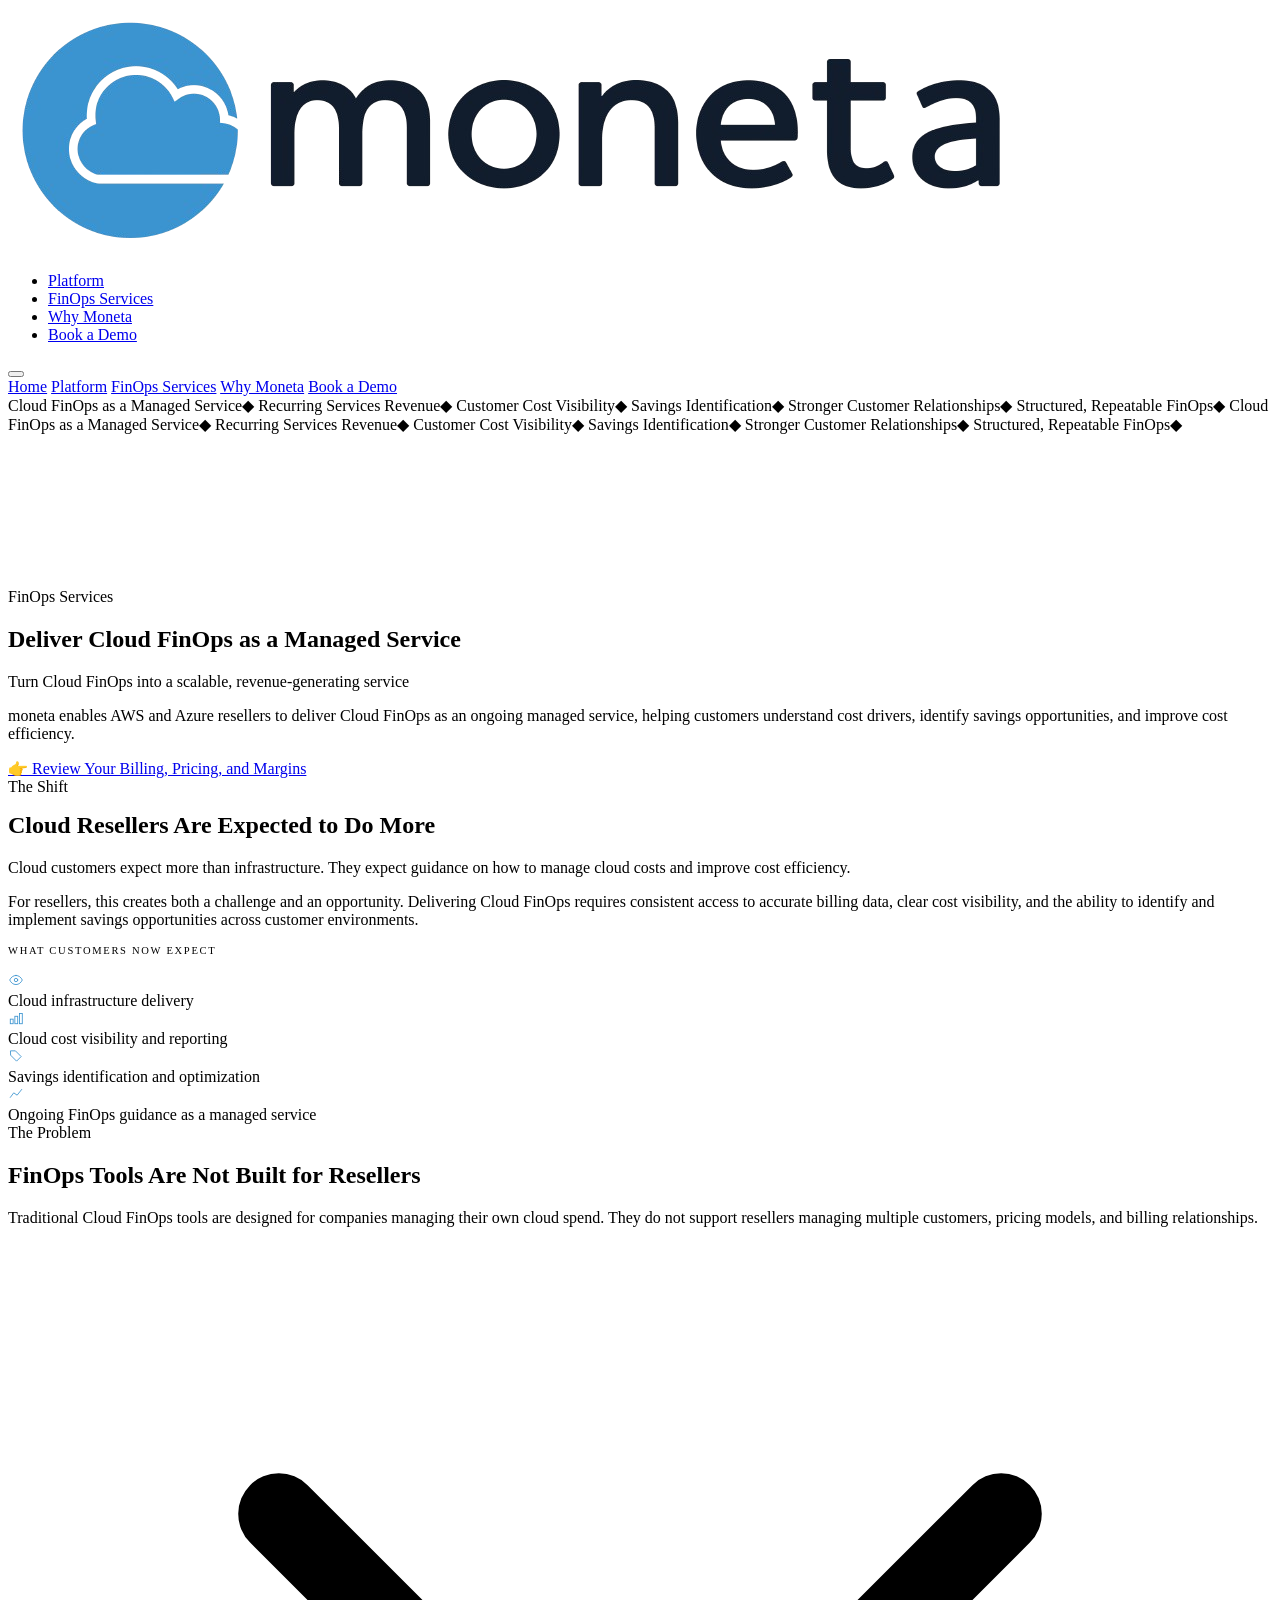
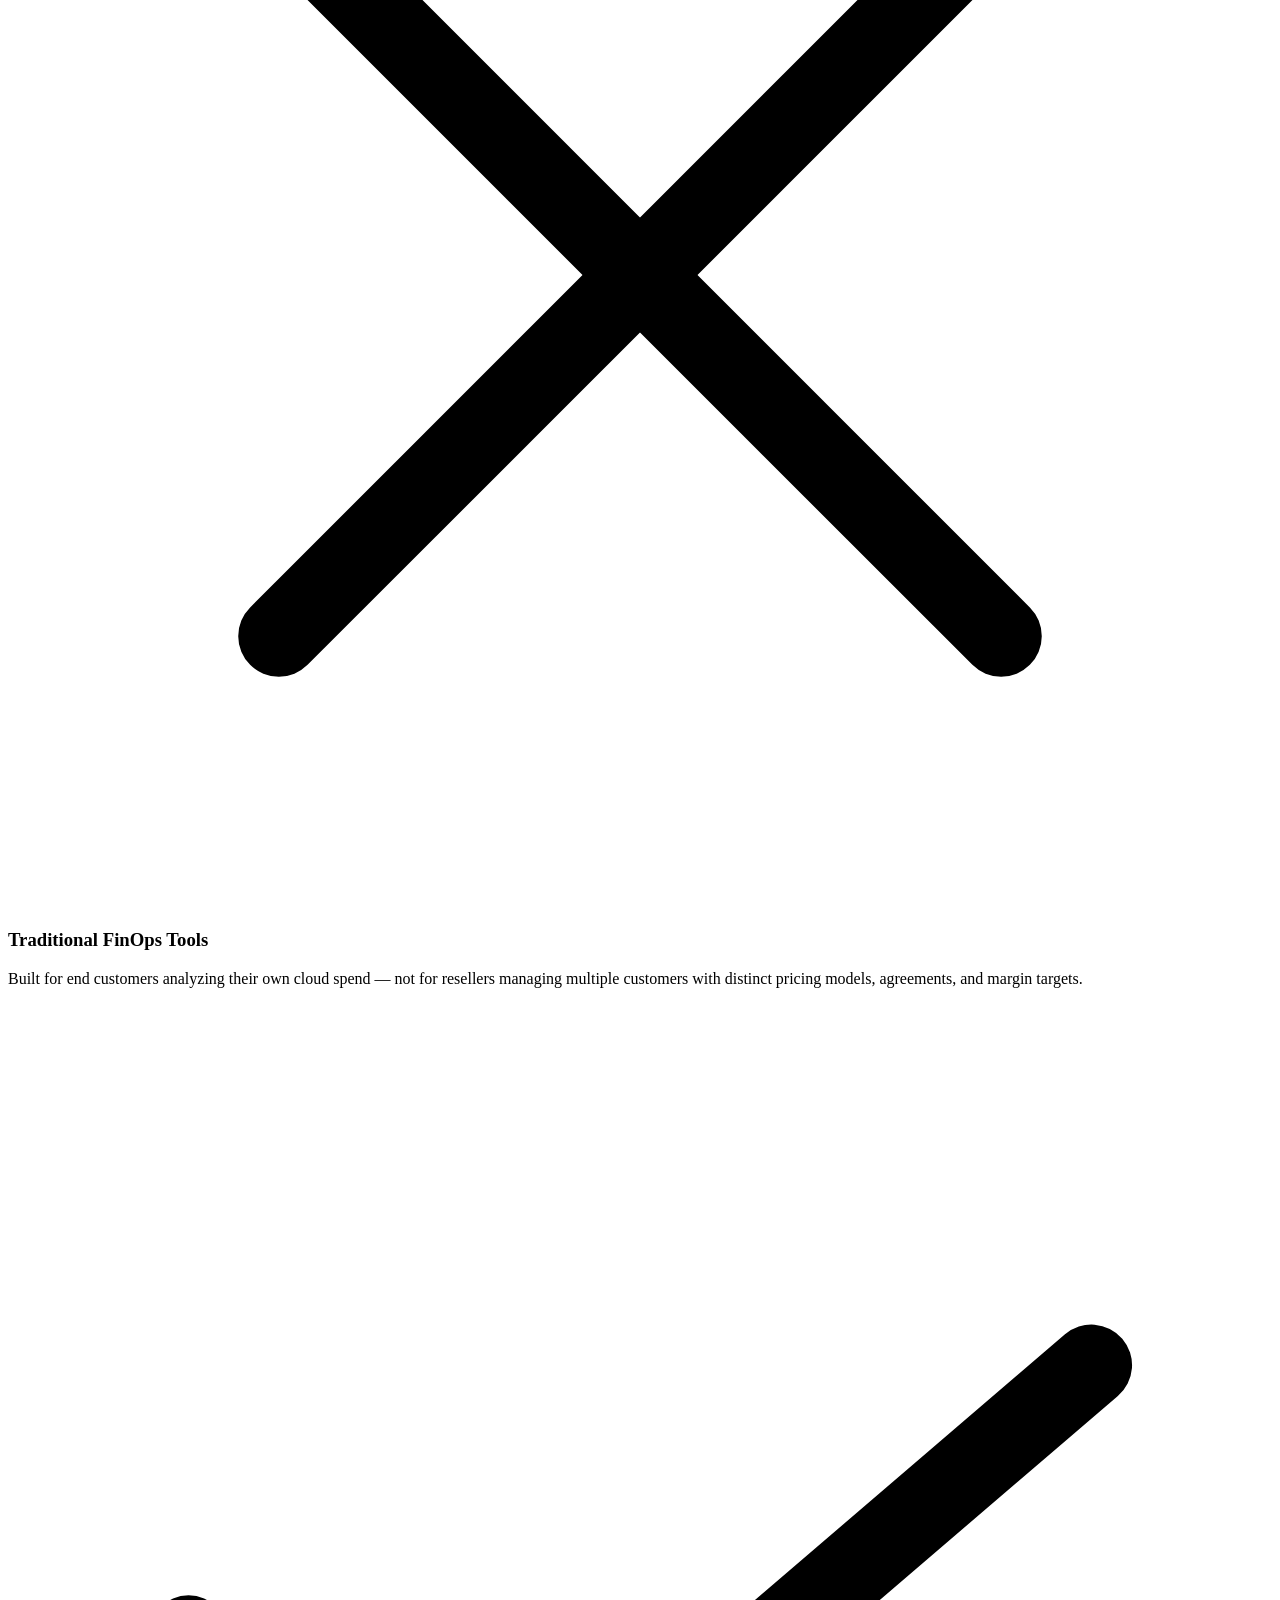
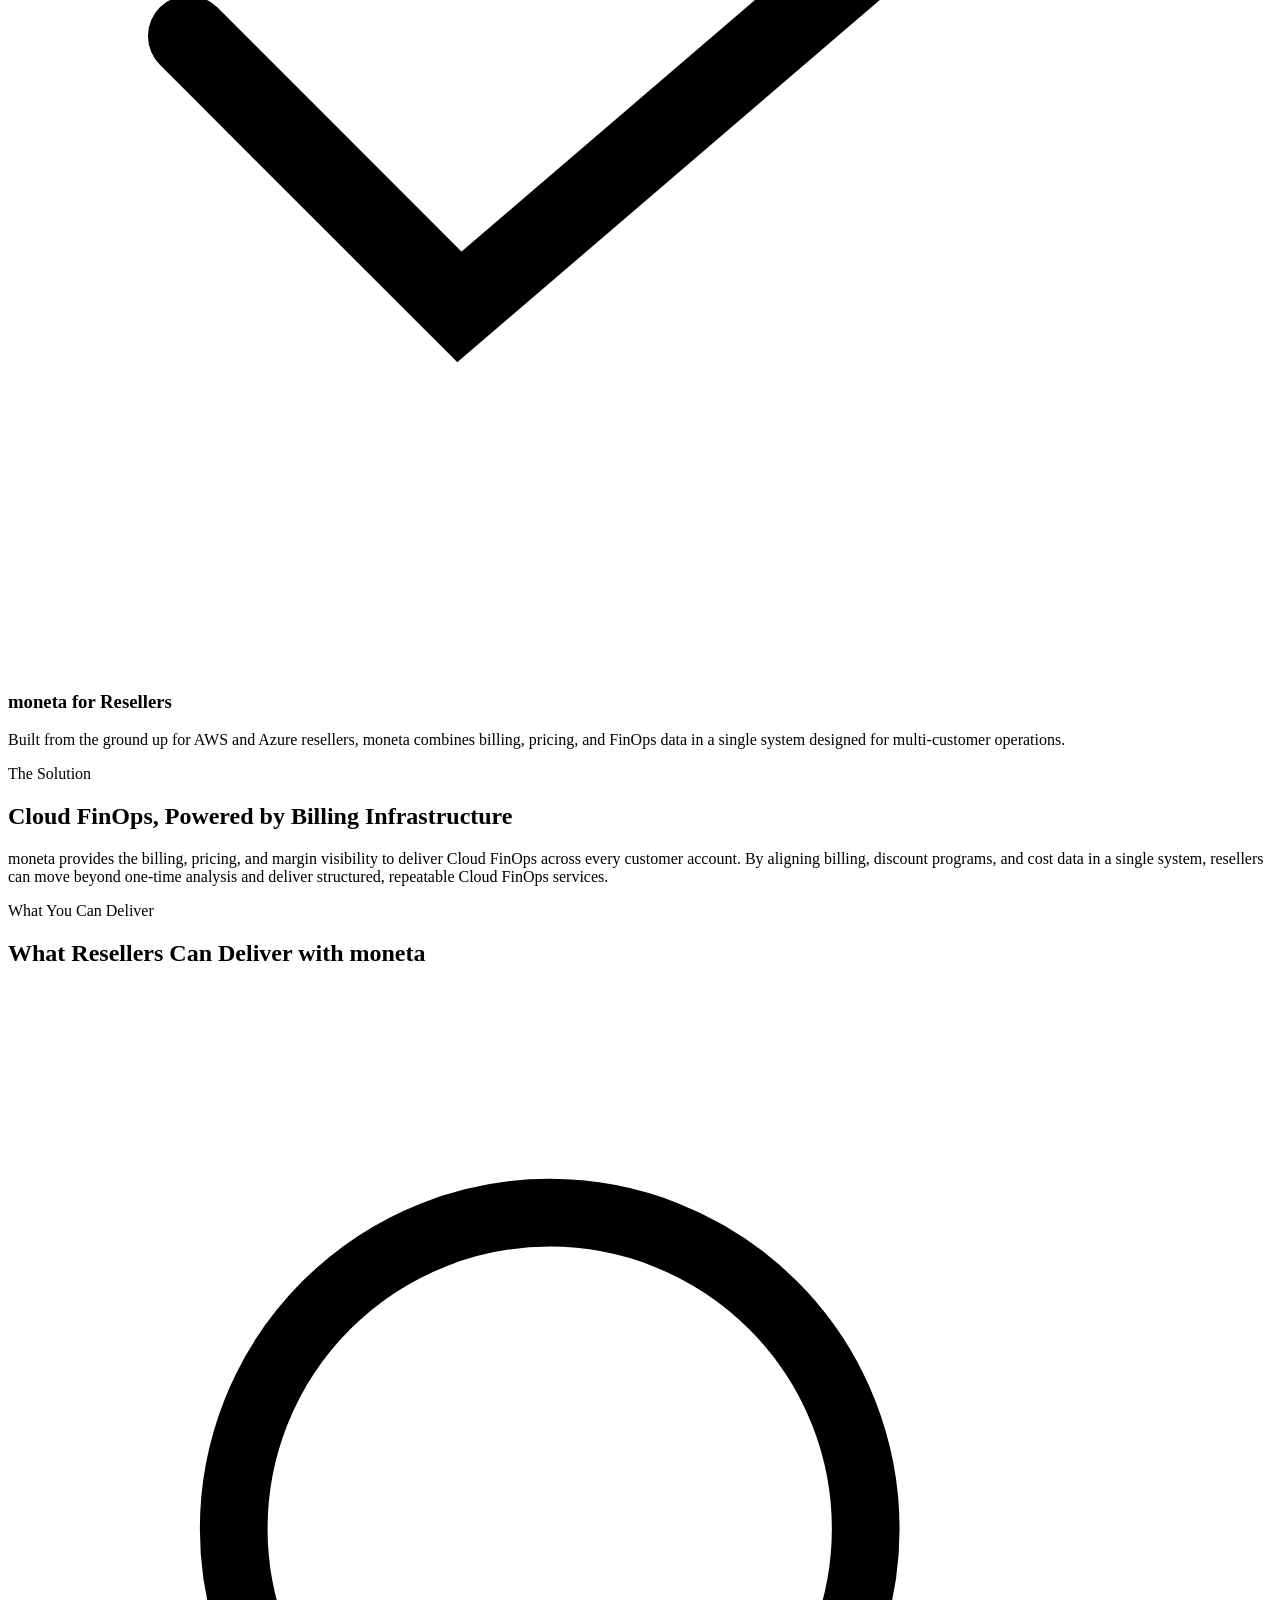
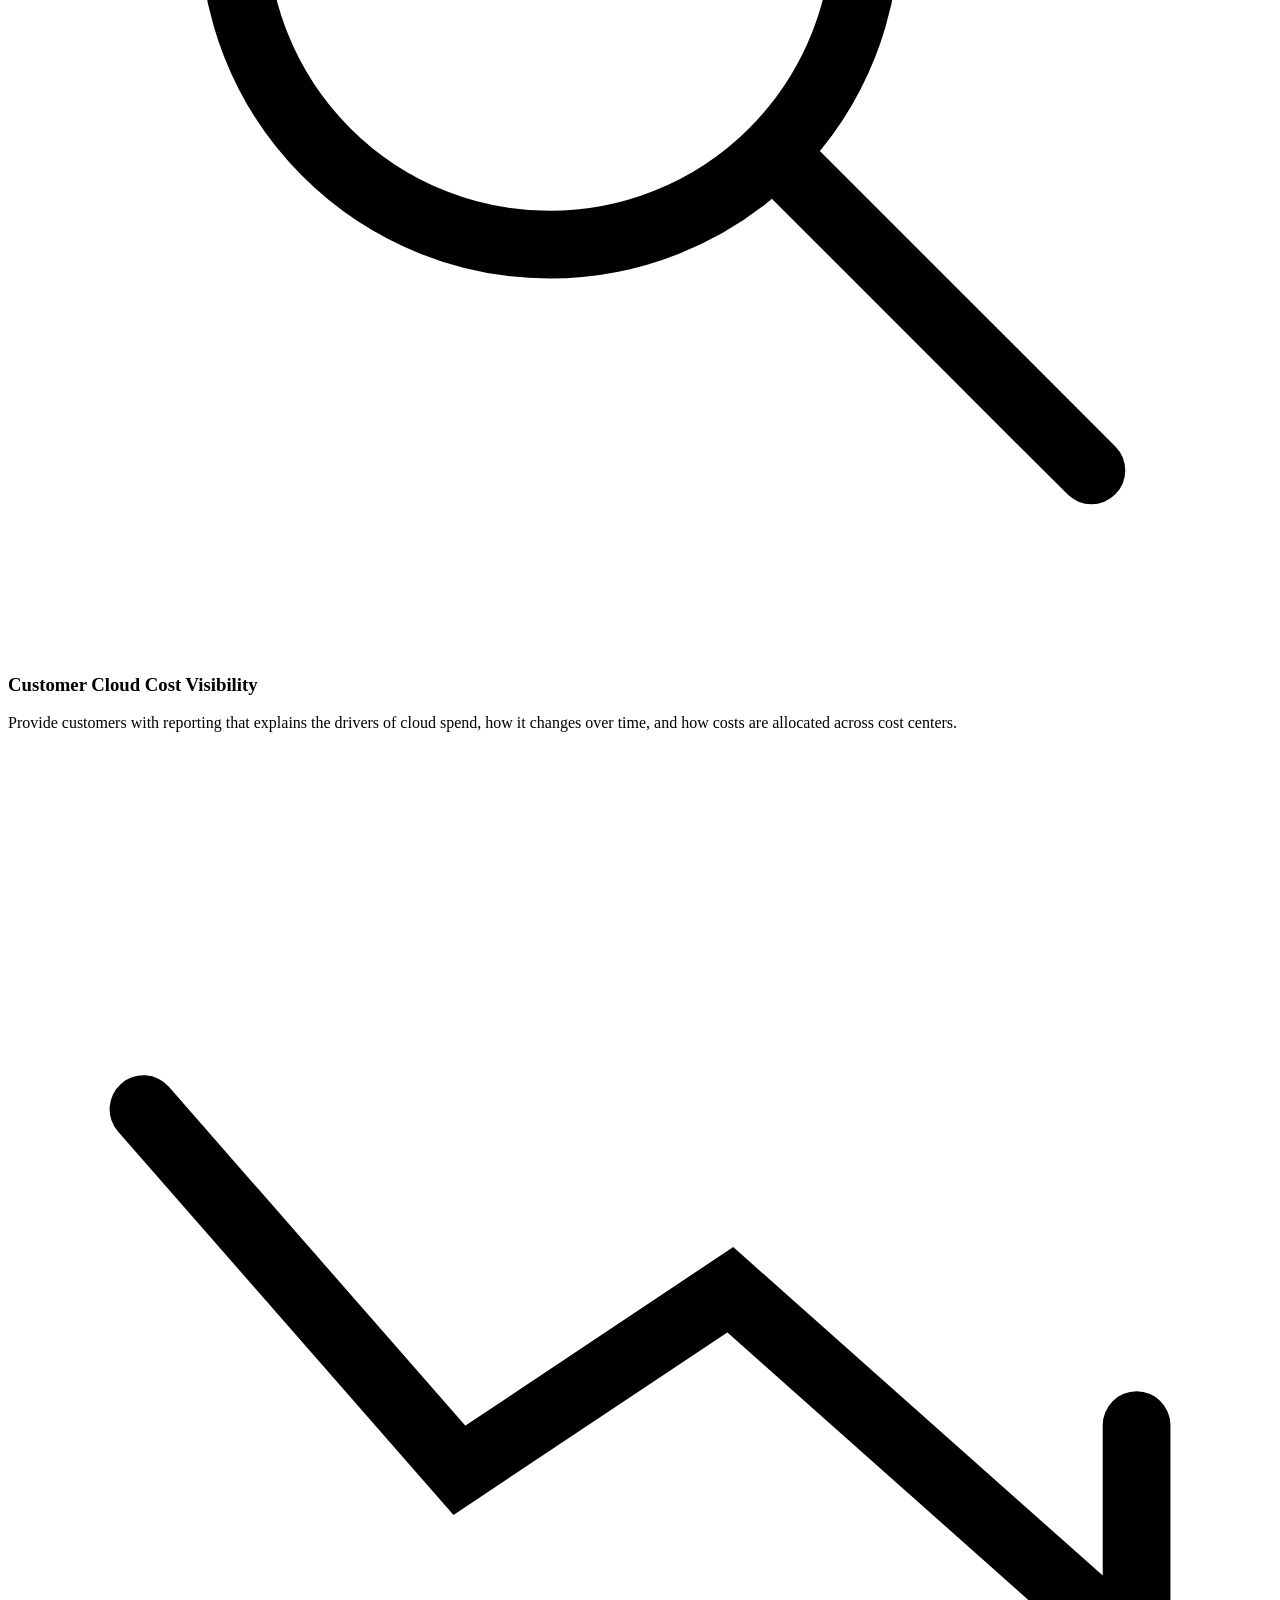
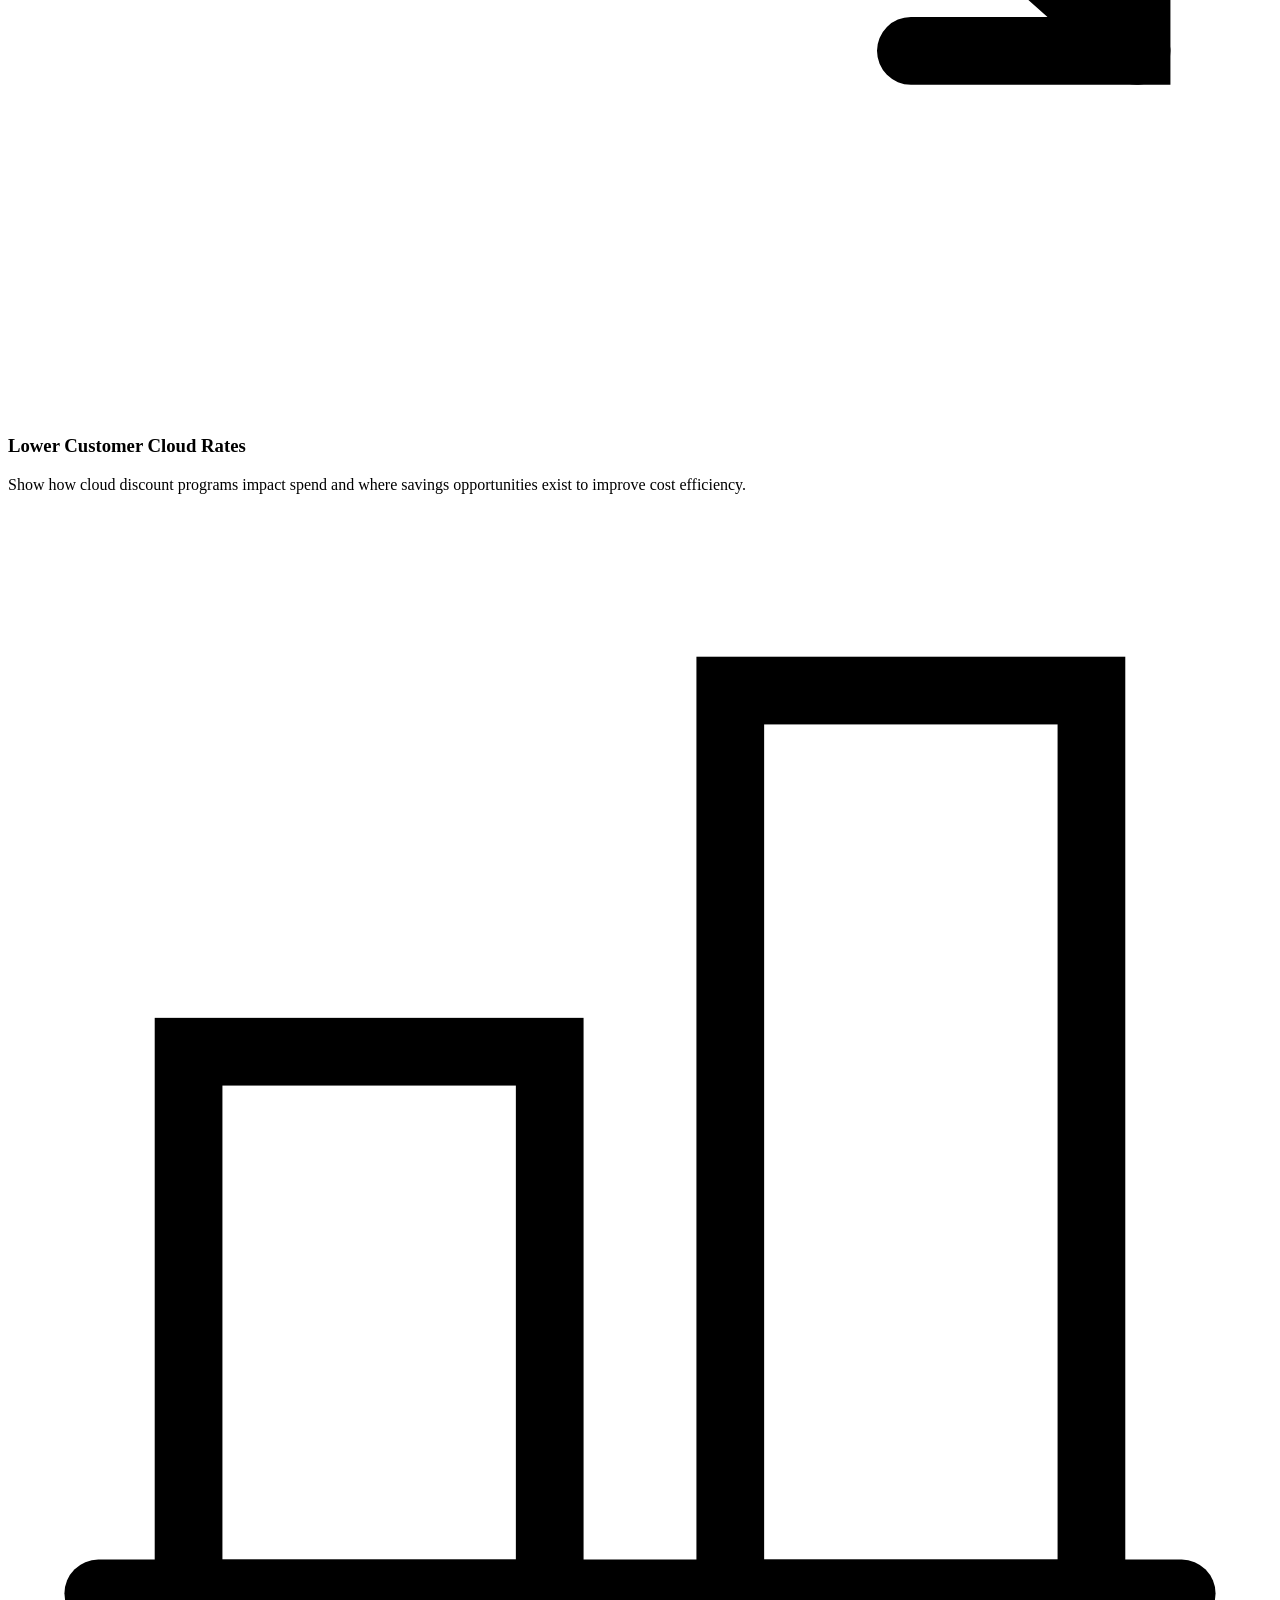
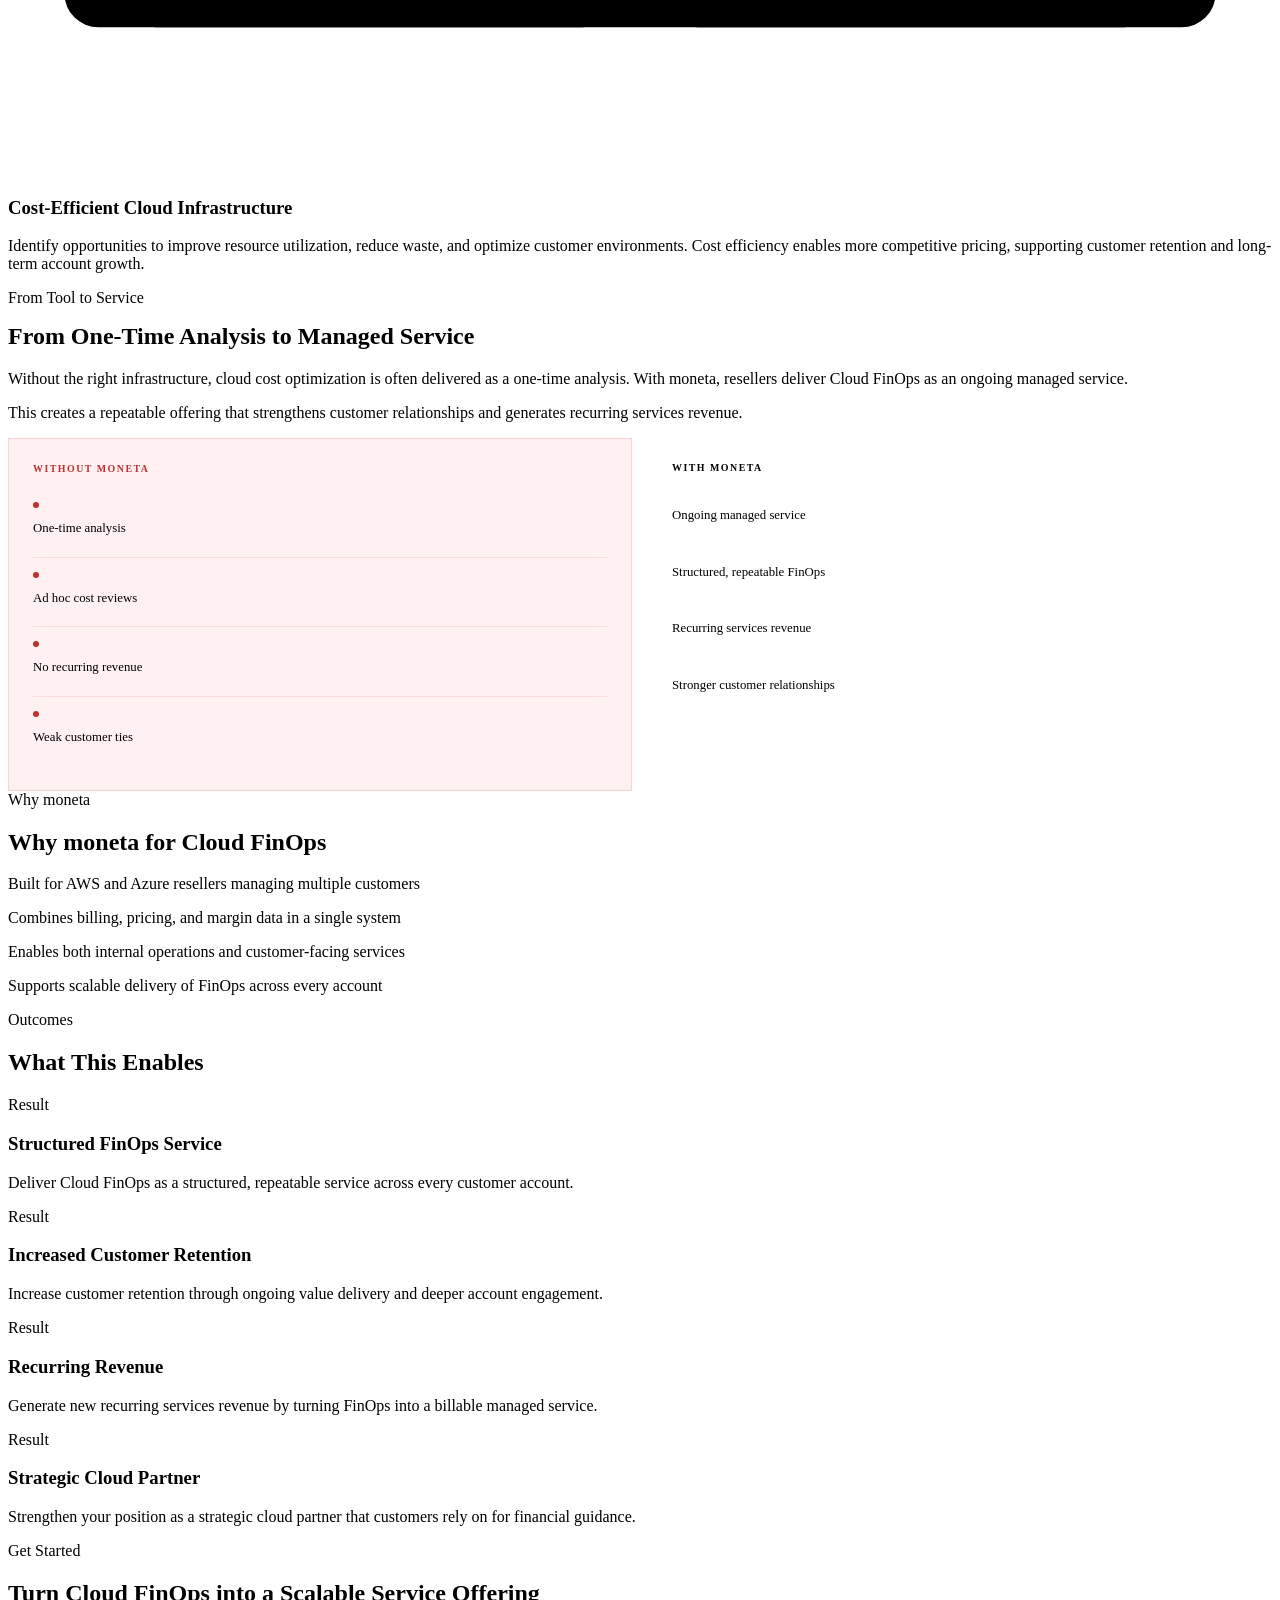
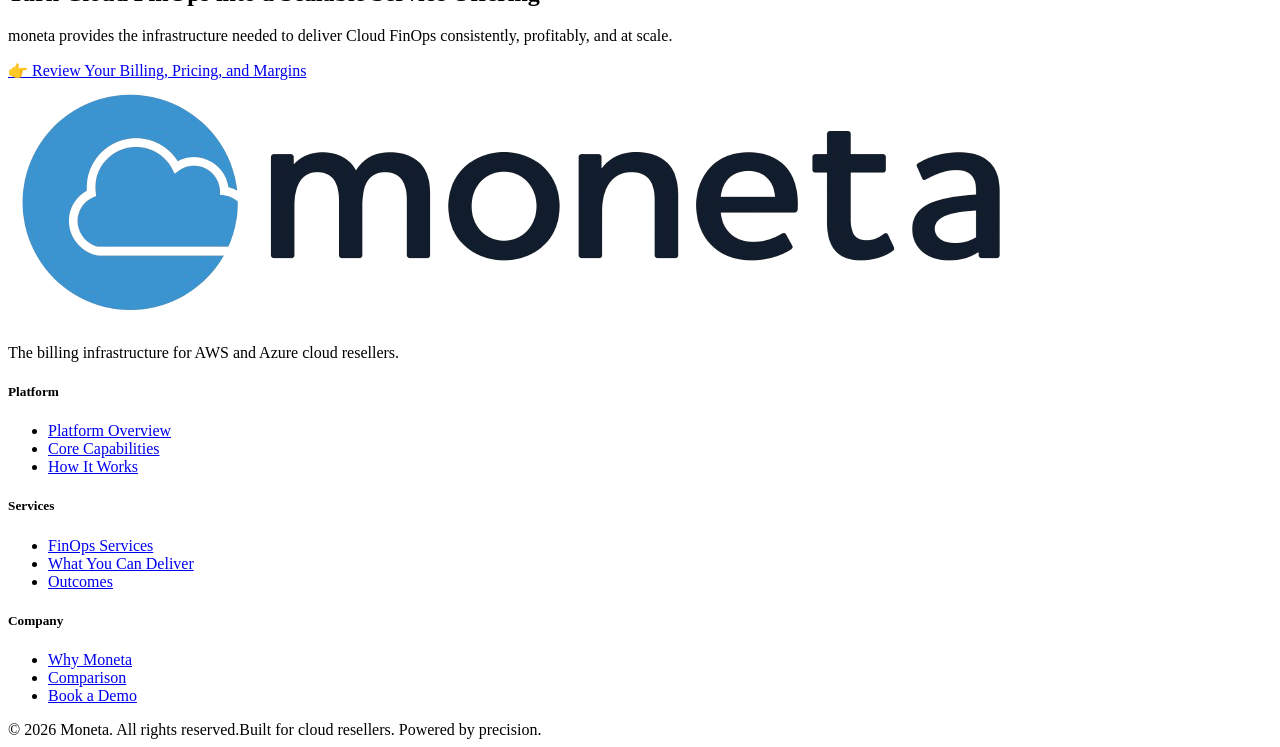
==== commit aa473217: "Add files via upload" ====
--- a/finops-services.html
+++ b/finops-services.html
@@ -55,8 +55,7 @@
     <div class="hero__content">
       <div class="hero__eyebrow animate-fade-up">FinOps Services</div>
       <h1 class="animate-fade-up delay-1">
-        Deliver Cloud FinOps<br />
-        as a <span class="text-orange">Managed Service</span>
+        Deliver Cloud FinOps as a <span class="text-orange">Managed Service</span>
       </h1>
       <div class="hero__platform-line animate-fade-up delay-2">
         <span class="hero__platform-dot"></span>
